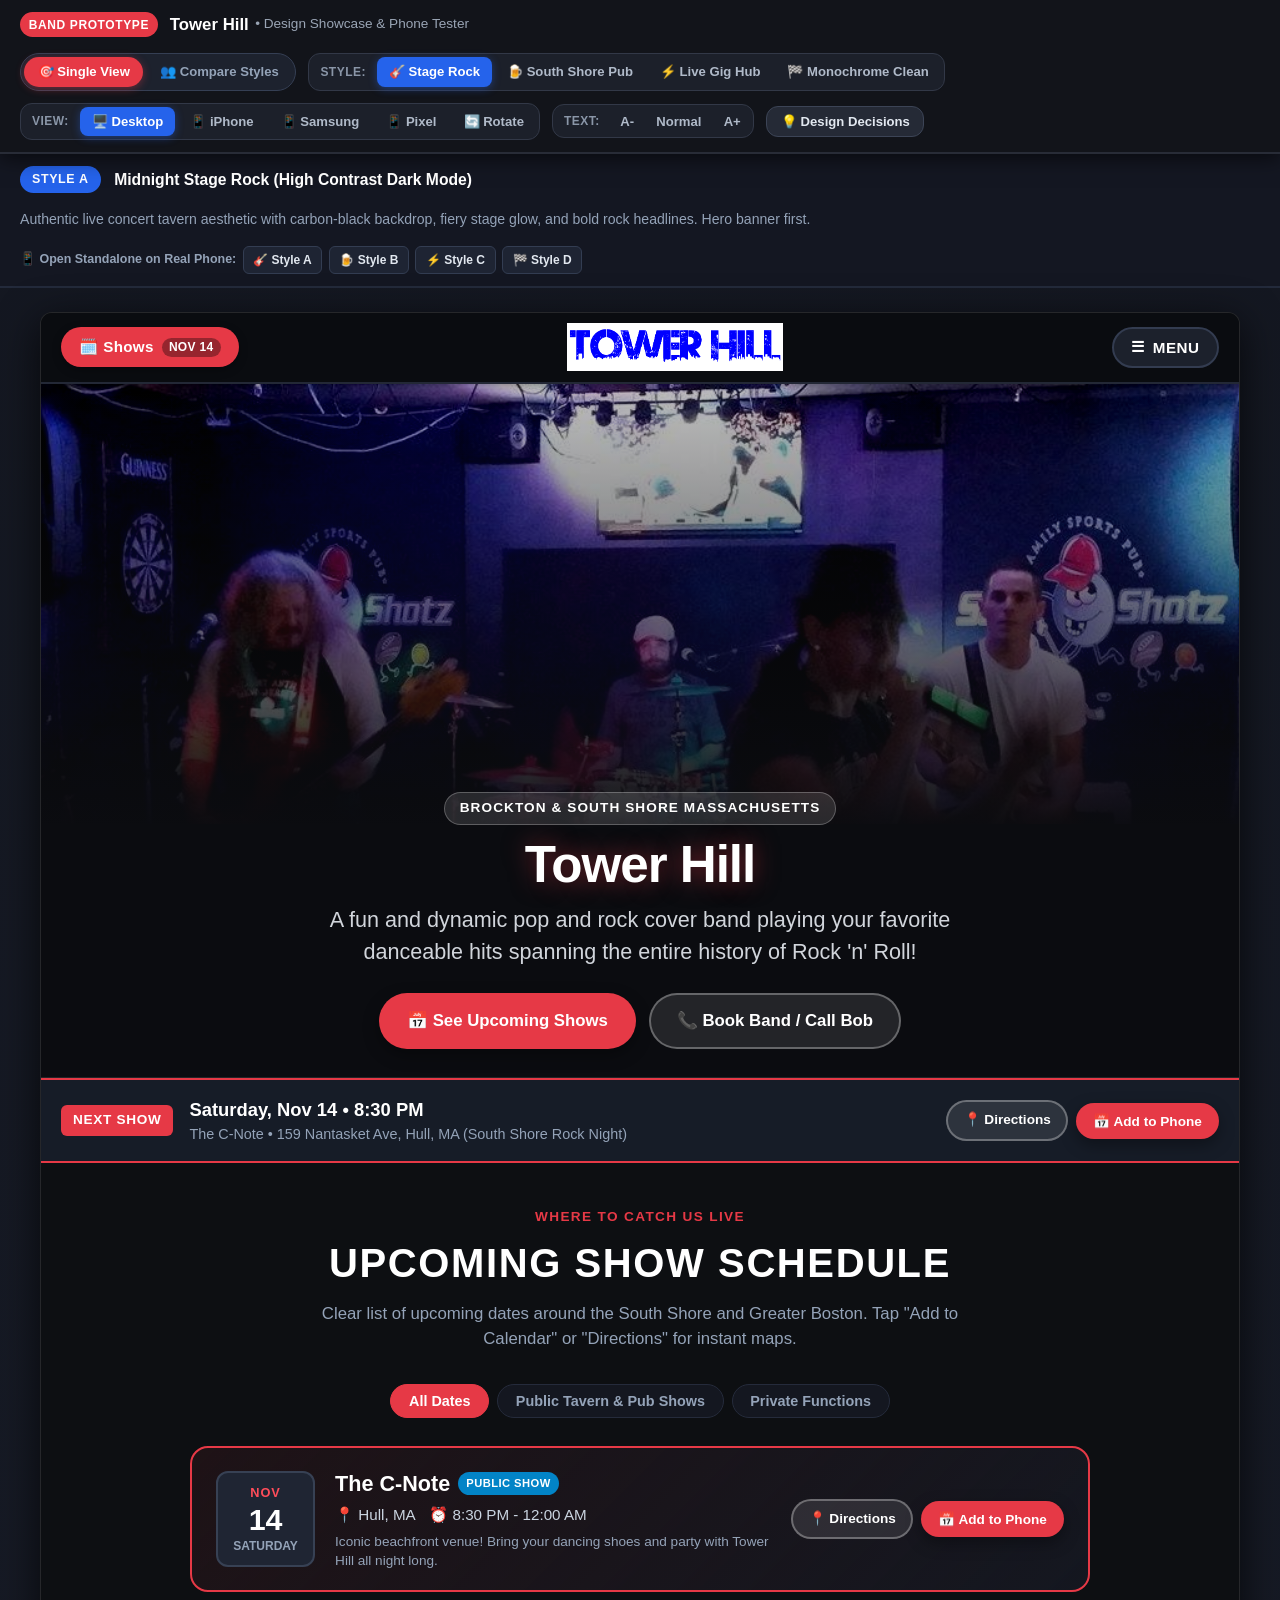
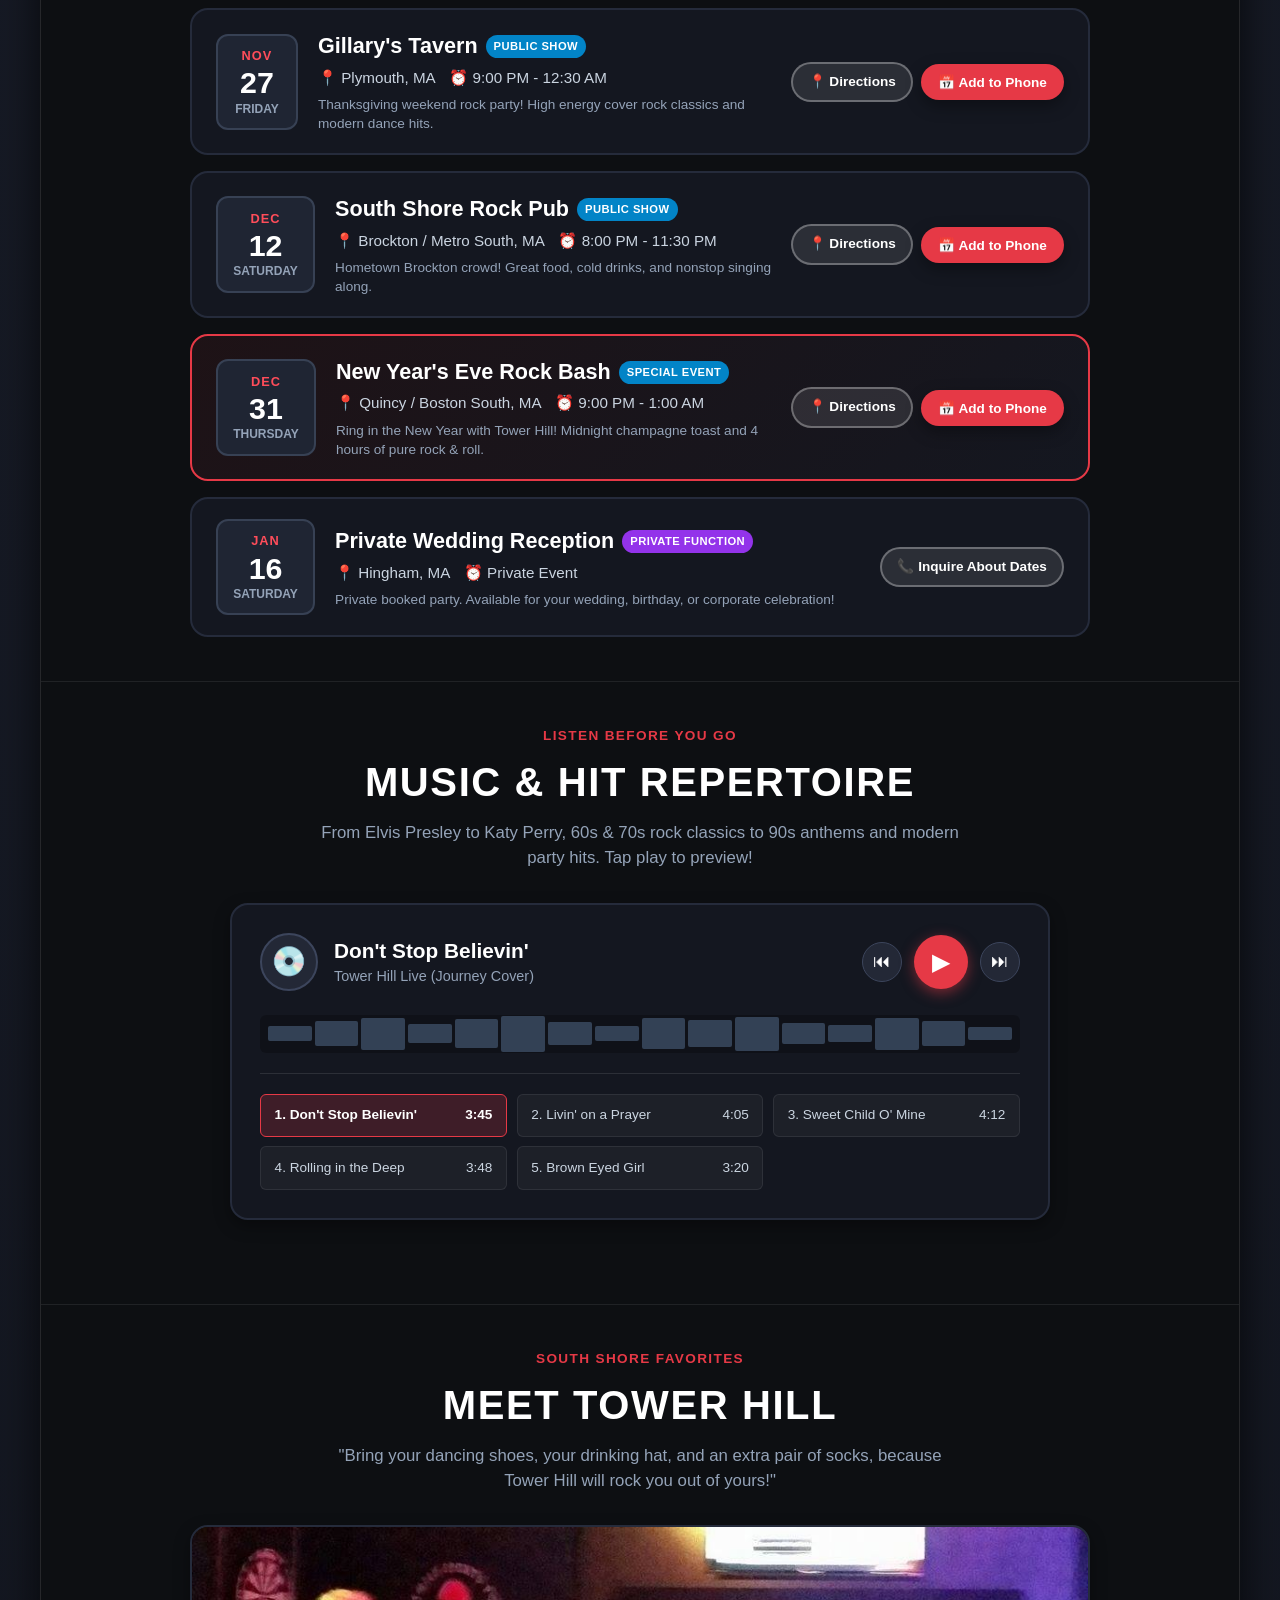
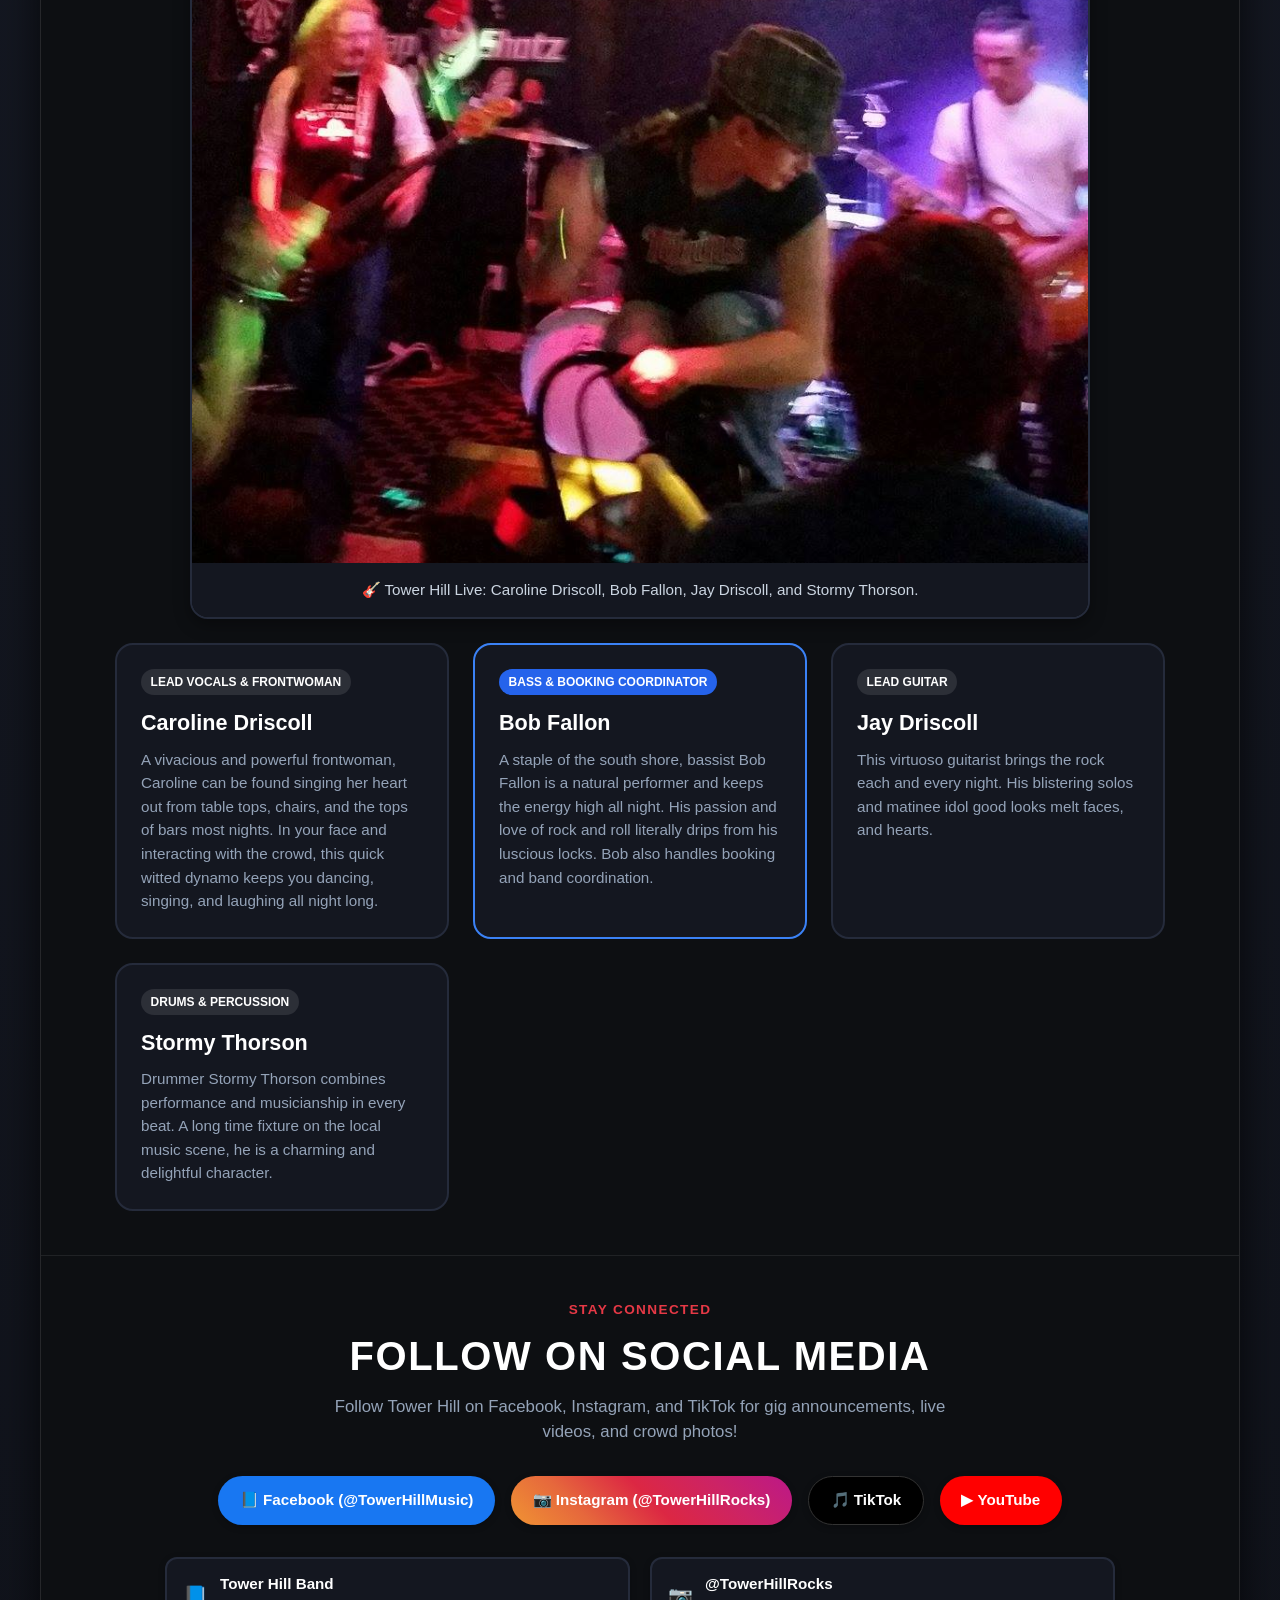
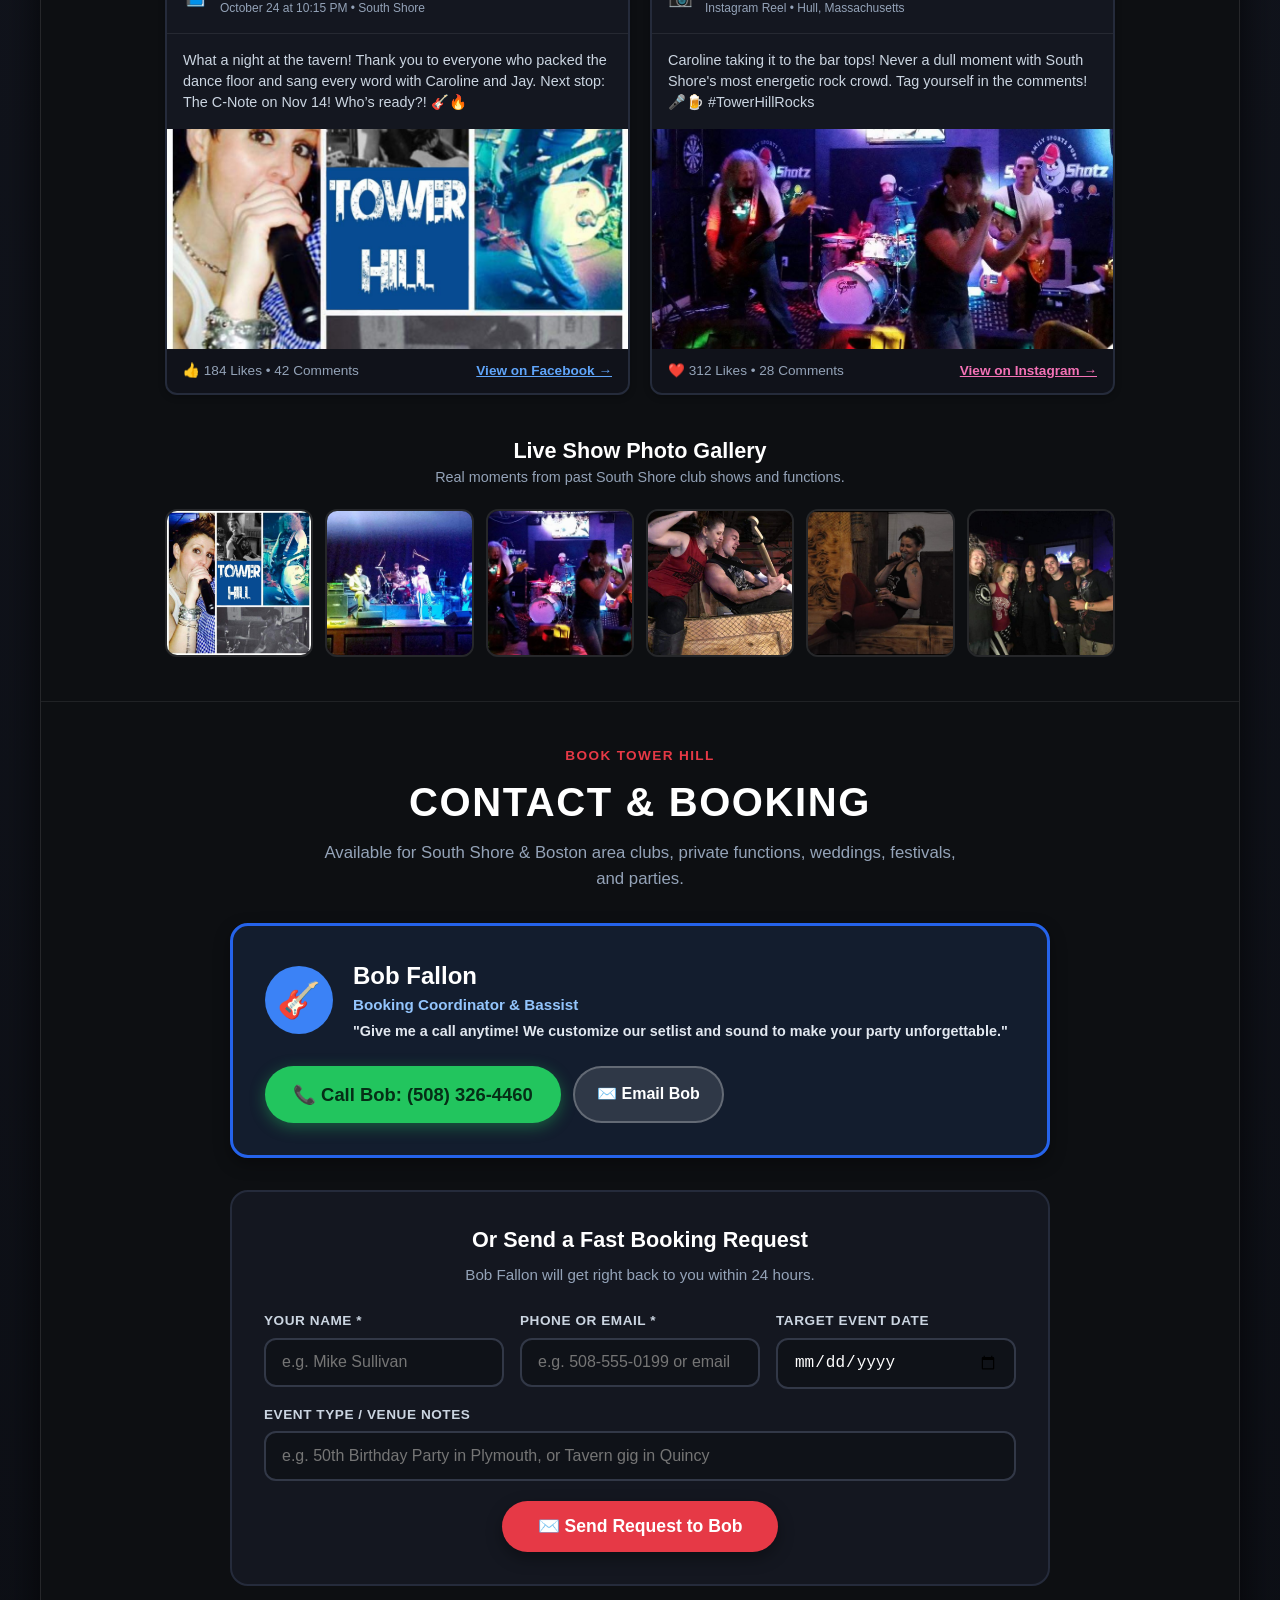
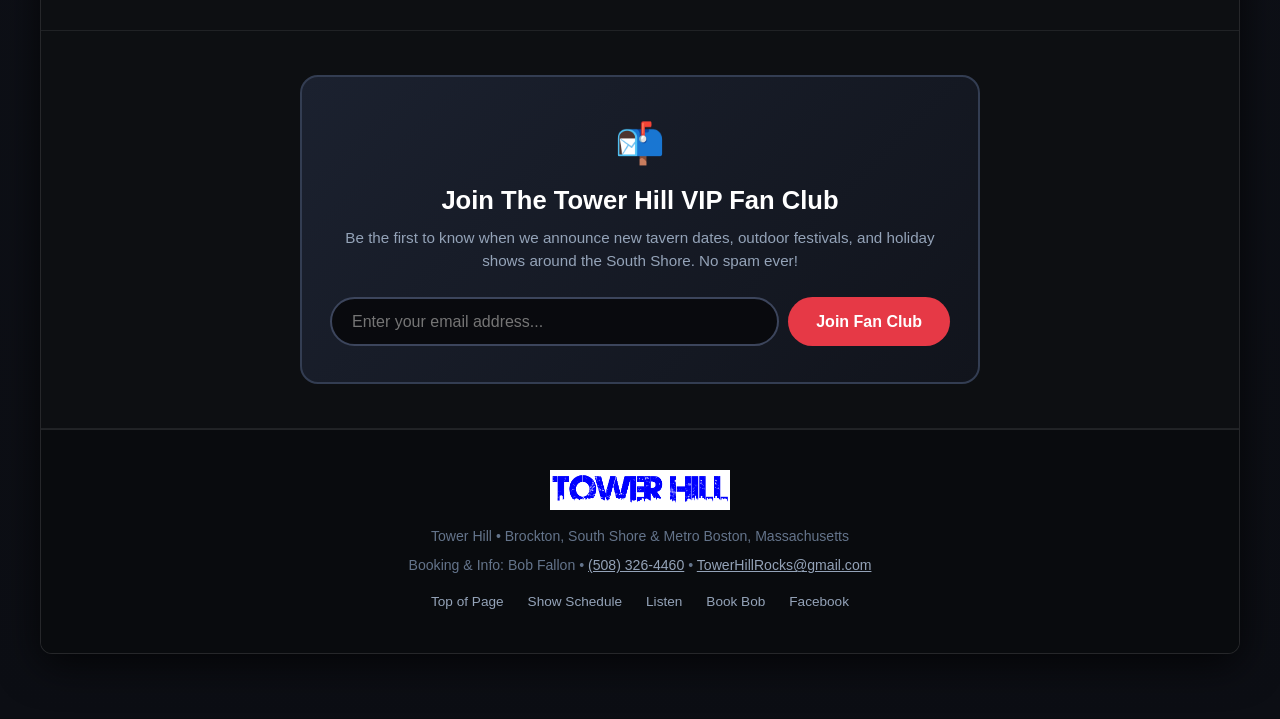
==== index.html @ 4594122c "Initial commit: Tower Hill band website prototypes & mobile showcase suite - Created 4 distinct mock" ====
<!DOCTYPE html>
<html lang="en">
<head>
  <meta charset="UTF-8">
  <meta name="viewport" content="width=device-width, initial-scale=1.0">
  <title>Tower Hill Band - Website Prototypes & Mobile Design</title>
  <meta name="description" content="Interactive prototypes for Tower Hill rock cover band website. Tested for modern desktop, iPhone 18/Pixel/Samsung devices. Easy navigation, upcoming shows, music, and booking.">
  
  <!-- CSS Stylesheets -->
  <link rel="stylesheet" href="styles/main.css">
  <link rel="stylesheet" href="styles/themes.css">
</head>
<body>

  <!-- ======================================================================
       PROTOTYPE TOOLBAR / SHELL CONTROLS (For User & Band Review)
       ====================================================================== -->
  <header class="prototype-shell-header">
    <div class="shell-title-group">
      <span class="shell-badge">BAND PROTOTYPE</span>
      <h1 class="shell-title">
        Tower Hill <span>• Design Showcase & Phone Tester</span>
      </h1>
    </div>

    <div class="shell-controls">
      <!-- Mode Toggle: Single vs Compare -->
      <div class="view-mode-toggle-group">
        <button class="view-mode-btn active" id="btnModeSingle" title="View one showcase at a time">
          🎯 Single View
        </button>
        <button class="view-mode-btn" id="btnModeCompare" title="Compare two styles side-by-side">
          👥 Compare Styles
        </button>
      </div>

      <!-- Theme / Style Selector (for Single View) -->
      <div class="control-group" id="singleThemeGroup">
        <span class="control-label">Style:</span>
        <button class="shell-btn active" data-theme-btn="theme-rock-dark" title="High contrast stage rock dark mode">
          🎸 Stage Rock
        </button>
        <button class="shell-btn" data-theme-btn="theme-pub-clean" title="Warm South Shore pub theme designed for high legibility">
          🍺 South Shore Pub
        </button>
        <button class="shell-btn" data-theme-btn="theme-gig-hub" title="Tour & Live Event focused layout">
          ⚡ Live Gig Hub
        </button>
        <button class="shell-btn" data-theme-btn="theme-monochrome-clean" title="Modern Black & White high-contrast design">
          🏁 Monochrome Clean
        </button>
      </div>

      <!-- Device Frame Selector -->
      <div class="control-group" id="singleDeviceGroup">
        <span class="control-label">View:</span>
        <button class="shell-btn active" data-device-btn="desktop" title="Full Desktop Browser View">
          🖥️ Desktop
        </button>
        <button class="shell-btn" data-device-btn="iphone" title="Simulate iPhone 18 / Pro (Dynamic Island)">
          📱 iPhone
        </button>
        <button class="shell-btn" data-device-btn="samsung" title="Simulate Samsung Galaxy S25">
          📱 Samsung
        </button>
        <button class="shell-btn" data-device-btn="pixel" title="Simulate Google Pixel 10">
          📱 Pixel
        </button>
        <button class="shell-btn" id="btnRotateDevice" title="Rotate Phone Portrait / Landscape">
          🔄 Rotate
        </button>
      </div>

      <!-- Tech-Illiterate Senior Font Scaler -->
      <div class="control-group">
        <span class="control-label">Text:</span>
        <button class="shell-btn font-size-btn" id="fontDecreaseBtn" title="Smaller text">A-</button>
        <button class="shell-btn font-size-btn" id="fontNormalBtn" title="Standard text size">Normal</button>
        <button class="shell-btn font-size-btn" id="fontIncreaseBtn" title="Larger text for seniors / tech-illiterate">A+</button>
      </div>

      <!-- Design Notes Modal Trigger -->
      <button class="shell-action-btn" id="btnOpenDesignNotes">
        💡 Design Decisions
      </button>
    </div>
  </header>

  <!-- ======================================================================
       STYLE EXPLANATION & COMPARISON BAR
       ====================================================================== -->
  <div class="style-info-banner" id="styleInfoBanner">
    <div class="style-info-left">
      <span class="style-info-pill" id="styleBadgeLabel">STYLE A</span>
      <h3 class="style-info-title" id="styleTitleLabel">Midnight Stage Rock (High Contrast Dark Mode)</h3>
    </div>
    <p class="style-info-desc" id="styleDescLabel">
      Authentic live concert tavern aesthetic with carbon-black backdrop, fiery stage glow, and bold rock headlines. Hero banner first.
    </p>
    <div class="style-standalone-links">
      <span class="standalone-links-label">📱 Open Standalone on Real Phone:</span>
      <a href="prototype-stage-rock.html" target="_blank" class="standalone-link-btn" title="Open Style A fullscreen">🎸 Style A</a>
      <a href="prototype-pub-friendly.html" target="_blank" class="standalone-link-btn" title="Open Style B fullscreen">🍺 Style B</a>
      <a href="prototype-gig-hub.html" target="_blank" class="standalone-link-btn" title="Open Style C fullscreen">⚡ Style C</a>
      <a href="prototype-monochrome.html" target="_blank" class="standalone-link-btn" title="Open Style D fullscreen">🏁 Style D</a>
    </div>
  </div>

  <!-- ======================================================================
       PROTOTYPE STAGE CONTAINER (Holds Desktop or Phone Simulator)
       ====================================================================== -->
  <main class="prototype-stage-container" id="prototypeMainStage">
    
    <!-- SINGLE STAGE VIEW -->
    <div id="singleStageView">
      <div class="device-wrapper mode-desktop" id="deviceWrapper">
      
      <!-- Phone Hardware Notch / Dynamic Island Simulator -->
      <div class="phone-hardware-notch">
        <div class="dynamic-island">
          <div class="island-camera"></div>
          <div class="island-sensor"></div>
        </div>
      </div>

      <!-- Scrollable Site Container -->
      <div class="site-viewport theme-rock-dark" id="siteContainer">

        <!-- ==================================================================
             TOP BAR (Schedule on Left, B&W Logo in Middle, Menu on Right)
             ================================================================== -->
        <nav class="band-nav-bar" id="bandTopBar" aria-label="Main Navigation">
          <!-- Left: Schedule / Tour Quick Button -->
          <div class="nav-schedule-action">
            <button class="nav-schedule-btn" id="navScheduleBtn" aria-label="Jump to Upcoming Shows">
              <span>🗓️ Shows</span>
              <span class="btn-badge">Nov 14</span>
            </button>
          </div>

          <!-- Middle: Genuine Black & White Band Logo -->
          <div class="nav-logo-showcase" onclick="window.scrollTo({top: 0, behavior: 'smooth'})" title="Tower Hill Home">
            <img src="assets/band_logo_bw.jpg" alt="Tower Hill Band Black and White Logo" class="nav-logo-img">
          </div>

          <!-- Right: Menu Button with Icon AND Clear Text -->
          <div class="nav-menu-action">
            <button class="nav-menu-btn" id="bandMenuToggleBtn" aria-expanded="false" aria-controls="dropdownMenuOverlay" aria-label="Open Site Menu">
              <span class="menu-icon-bars">☰</span>
              <span class="menu-label-text">MENU</span>
            </button>
          </div>

          <!-- ================================================================
               SLIDE-DOWN OVERLAY MENU (Tech-Illiterate Friendly: Big Tap Targets)
               ================================================================ -->
          <div class="dropdown-menu-overlay" id="dropdownMenuOverlay" role="dialog" aria-modal="true" aria-label="Band Menu">
            <div class="overlay-header-note">
              <span>📍 Quick Navigation (Tap any section)</span>
              <button class="overlay-close-btn" id="menuCloseBtn" aria-label="Close Menu">✕ Close</button>
            </div>

            <div class="overlay-links-grid">
              <!-- Shows -->
              <a href="#shows" class="overlay-link-card">
                <div class="overlay-link-icon">📅</div>
                <div class="overlay-link-text">
                  <h3>Upcoming Shows & Tour</h3>
                  <p>Next: Sat Nov 14 at The C-Note (Hull, MA)</p>
                </div>
              </a>

              <!-- Music -->
              <a href="#music" class="overlay-link-card">
                <div class="overlay-link-icon">🎵</div>
                <div class="overlay-link-text">
                  <h3>Listen to Music</h3>
                  <p>Rock & pop hit covers from Elvis to Katy Perry</p>
                </div>
              </a>

              <!-- Meet the Band -->
              <a href="#band" class="overlay-link-card">
                <div class="overlay-link-icon">🎸</div>
                <div class="overlay-link-text">
                  <h3>Meet the Band</h3>
                  <p>Caroline, Bob, Jay & Stormy</p>
                </div>
              </a>

              <!-- Social Feeds & Photos -->
              <a href="#social" class="overlay-link-card">
                <div class="overlay-link-icon">📱</div>
                <div class="overlay-link-text">
                  <h3>Facebook & Instagram</h3>
                  <p>Live photos, videos and fan posts</p>
                </div>
              </a>

              <!-- Contact & Bob -->
              <a href="#contact" class="overlay-link-card">
                <div class="overlay-link-icon">📞</div>
                <div class="overlay-link-text">
                  <h3>Book the Band / Contact Bob</h3>
                  <p>Call Bob Fallon: (508) 326-4460</p>
                </div>
              </a>

              <!-- Mailing List -->
              <a href="#newsletter" class="overlay-link-card">
                <div class="overlay-link-icon">📬</div>
                <div class="overlay-link-text">
                  <h3>VIP Gig Alerts</h3>
                  <p>Join the South Shore rock fan club</p>
                </div>
              </a>
            </div>

            <!-- Fast Direct Dial Banner for Bob Fallon inside menu -->
            <div class="overlay-quick-contact">
              <div class="quick-contact-info">
                <div class="quick-contact-icon">📞</div>
                <div class="quick-contact-text">
                  <h4>Want to book Tower Hill for your venue or party?</h4>
                  <p>Speak directly with Bob Fallon: (508) 326-4460</p>
                </div>
              </div>
              <a href="tel:5083264460" class="quick-dial-btn">
                <span>📞 Call Bob Now</span>
              </a>
            </div>
          </div>
        </nav>

        <!-- ==================================================================
             HERO SECTION (Real Live Band Photo & Immediate CTA)
             ================================================================== -->
        <section class="hero-section" id="home">
          <div class="hero-image-wrap">
            <img src="assets/band_hero_real.jpg" alt="Tower Hill Rock Band Live Performance on Stage" class="hero-banner-img">
            <div class="hero-gradient-overlay"></div>
          </div>

          <div class="hero-content">
            <span class="hero-tag">Brockton & South Shore Massachusetts</span>
            <h2 class="hero-title">Tower Hill</h2>
            <p class="hero-subtitle">
              A fun and dynamic pop and rock cover band playing your favorite danceable hits spanning the entire history of Rock 'n' Roll!
            </p>
            <div class="hero-cta-group">
              <a href="#shows" class="btn-primary">
                <span>📅 See Upcoming Shows</span>
              </a>
              <a href="#contact" class="btn-secondary">
                <span>📞 Book Band / Call Bob</span>
              </a>
            </div>
          </div>
        </section>

        <!-- ==================================================================
             "NEXT SHOW" FAST RIBBON (Tech-Illiterate Friendly: Front & Center)
             ================================================================== -->
        <aside class="next-gig-ribbon" aria-label="Next Upcoming Performance">
          <div class="ribbon-info">
            <span class="ribbon-badge">NEXT SHOW</span>
            <div class="ribbon-details">
              <h4>Saturday, Nov 14 • 8:30 PM</h4>
              <p>The C-Note • 159 Nantasket Ave, Hull, MA (South Shore Rock Night)</p>
            </div>
          </div>
          <div class="ribbon-actions">
            <a href="https://maps.google.com/?q=The+C-Note+Hull+MA" target="_blank" rel="noopener" class="btn-compact btn-secondary">
              <span>📍 Directions</span>
            </a>
            <button class="btn-compact btn-primary" data-cal-export data-event-title="The C-Note" data-event-venue="The C-Note, Hull, MA" data-event-date="20261114T203000">
              <span>📅 Add to Phone</span>
            </button>
          </div>
        </aside>

        <!-- ==================================================================
             SECTION 1: EVENT LIST (Instead of Clumsy Google Calendar)
             ================================================================== -->
        <section class="content-section" id="shows">
          <div class="section-header">
            <span class="section-subtitle-tag">Where to Catch Us Live</span>
            <h2 class="section-title">Upcoming Show Schedule</h2>
            <p class="section-desc">
              Clear list of upcoming dates around the South Shore and Greater Boston. Tap "Add to Calendar" or "Directions" for instant maps.
            </p>
          </div>

          <!-- Quick Filters -->
          <div class="event-filter-bar">
            <button class="event-filter-btn active" data-filter="all">All Dates</button>
            <button class="event-filter-btn" data-filter="public">Public Tavern & Pub Shows</button>
            <button class="event-filter-btn" data-filter="private">Private Functions</button>
          </div>

          <!-- Event Cards List -->
          <div class="events-list-container" id="eventsList">
            <!-- Event 1 -->
            <article class="event-card featured-gig" data-type="public">
              <div class="event-date-badge">
                <span class="event-date-month">NOV</span>
                <span class="event-date-day">14</span>
                <span class="event-date-weekday">SATURDAY</span>
              </div>
              <div class="event-info">
                <h3 class="event-venue-name">
                  The C-Note <span class="event-tag-pill tag-public">Public Show</span>
                </h3>
                <div class="event-location-time">
                  <span>📍 Hull, MA</span>
                  <span>⏰ 8:30 PM - 12:00 AM</span>
                </div>
                <p class="event-notes">
                  Iconic beachfront venue! Bring your dancing shoes and party with Tower Hill all night long.
                </p>
              </div>
              <div class="event-action-buttons">
                <a href="https://maps.google.com/?q=The+C-Note+Hull+MA" target="_blank" rel="noopener" class="btn-compact btn-secondary">
                  <span>📍 Directions</span>
                </a>
                <button class="btn-compact btn-primary" data-cal-export data-event-title="The C-Note Show" data-event-venue="The C-Note, Hull, MA" data-event-date="20261114T203000">
                  <span>📅 Add to Phone</span>
                </button>
              </div>
            </article>

            <!-- Event 2 -->
            <article class="event-card" data-type="public">
              <div class="event-date-badge">
                <span class="event-date-month">NOV</span>
                <span class="event-date-day">27</span>
                <span class="event-date-weekday">FRIDAY</span>
              </div>
              <div class="event-info">
                <h3 class="event-venue-name">
                  Gillary's Tavern <span class="event-tag-pill tag-public">Public Show</span>
                </h3>
                <div class="event-location-time">
                  <span>📍 Plymouth, MA</span>
                  <span>⏰ 9:00 PM - 12:30 AM</span>
                </div>
                <p class="event-notes">
                  Thanksgiving weekend rock party! High energy cover rock classics and modern dance hits.
                </p>
              </div>
              <div class="event-action-buttons">
                <a href="https://maps.google.com/?q=Plymouth+MA" target="_blank" rel="noopener" class="btn-compact btn-secondary">
                  <span>📍 Directions</span>
                </a>
                <button class="btn-compact btn-primary" data-cal-export data-event-title="Gillary's Tavern" data-event-venue="Gillary's Tavern, Plymouth, MA" data-event-date="20261127T210000">
                  <span>📅 Add to Phone</span>
                </button>
              </div>
            </article>

            <!-- Event 3 -->
            <article class="event-card" data-type="public">
              <div class="event-date-badge">
                <span class="event-date-month">DEC</span>
                <span class="event-date-day">12</span>
                <span class="event-date-weekday">SATURDAY</span>
              </div>
              <div class="event-info">
                <h3 class="event-venue-name">
                  South Shore Rock Pub <span class="event-tag-pill tag-public">Public Show</span>
                </h3>
                <div class="event-location-time">
                  <span>📍 Brockton / Metro South, MA</span>
                  <span>⏰ 8:00 PM - 11:30 PM</span>
                </div>
                <p class="event-notes">
                  Hometown Brockton crowd! Great food, cold drinks, and nonstop singing along.
                </p>
              </div>
              <div class="event-action-buttons">
                <a href="https://maps.google.com/?q=Brockton+MA" target="_blank" rel="noopener" class="btn-compact btn-secondary">
                  <span>📍 Directions</span>
                </a>
                <button class="btn-compact btn-primary" data-cal-export data-event-title="Hometown Rock Night" data-event-venue="Brockton, MA" data-event-date="20261212T200000">
                  <span>📅 Add to Phone</span>
                </button>
              </div>
            </article>

            <!-- Event 4 (New Year's Eve) -->
            <article class="event-card featured-gig" data-type="public">
              <div class="event-date-badge">
                <span class="event-date-month">DEC</span>
                <span class="event-date-day">31</span>
                <span class="event-date-weekday">THURSDAY</span>
              </div>
              <div class="event-info">
                <h3 class="event-venue-name">
                  New Year's Eve Rock Bash <span class="event-tag-pill tag-public">Special Event</span>
                </h3>
                <div class="event-location-time">
                  <span>📍 Quincy / Boston South, MA</span>
                  <span>⏰ 9:00 PM - 1:00 AM</span>
                </div>
                <p class="event-notes">
                  Ring in the New Year with Tower Hill! Midnight champagne toast and 4 hours of pure rock & roll.
                </p>
              </div>
              <div class="event-action-buttons">
                <a href="https://maps.google.com/?q=Quincy+MA" target="_blank" rel="noopener" class="btn-compact btn-secondary">
                  <span>📍 Directions</span>
                </a>
                <button class="btn-compact btn-primary" data-cal-export data-event-title="NYE Rock Bash" data-event-venue="Quincy, MA" data-event-date="20261231T210000">
                  <span>📅 Add to Phone</span>
                </button>
              </div>
            </article>

            <!-- Event 5 (Private Function) -->
            <article class="event-card" data-type="private">
              <div class="event-date-badge">
                <span class="event-date-month">JAN</span>
                <span class="event-date-day">16</span>
                <span class="event-date-weekday">SATURDAY</span>
              </div>
              <div class="event-info">
                <h3 class="event-venue-name">
                  Private Wedding Reception <span class="event-tag-pill tag-private">Private Function</span>
                </h3>
                <div class="event-location-time">
                  <span>📍 Hingham, MA</span>
                  <span>⏰ Private Event</span>
                </div>
                <p class="event-notes">
                  Private booked party. Available for your wedding, birthday, or corporate celebration!
                </p>
              </div>
              <div class="event-action-buttons">
                <a href="#contact" class="btn-compact btn-secondary">
                  <span>📞 Inquire About Dates</span>
                </a>
              </div>
            </article>
          </div>
        </section>

        <!-- ==================================================================
             SECTION 2: MUSIC LISTEN (Interactive Audio Player & Setlist)
             ================================================================== -->
        <section class="content-section" id="music">
          <div class="section-header">
            <span class="section-subtitle-tag">Listen Before You Go</span>
            <h2 class="section-title">Music & Hit Repertoire</h2>
            <p class="section-desc">
              From Elvis Presley to Katy Perry, 60s & 70s rock classics to 90s anthems and modern party hits. Tap play to preview!
            </p>
          </div>

          <!-- Interactive Player -->
          <div class="music-player-card" id="musicPlayerCard">
            <div class="player-now-playing">
              <div class="track-meta">
                <div class="track-disc-icon">💿</div>
                <div class="track-info">
                  <h3 id="nowPlayingTitle">Don't Stop Believin'</h3>
                  <p id="nowPlayingArtist">Tower Hill Live (Journey Cover)</p>
                </div>
              </div>
              <div class="player-controls">
                <button class="player-step-btn" id="prevTrackBtn" aria-label="Previous Track">⏮</button>
                <button class="btn-play-pause" id="playPauseBtn" aria-label="Play Track">▶</button>
                <button class="player-step-btn" id="nextTrackBtn" aria-label="Next Track">⏭</button>
              </div>
            </div>

            <!-- Waveform Visualizer -->
            <div class="waveform-visualizer">
              <div class="waveform-bar" style="height: 40%"></div>
              <div class="waveform-bar" style="height: 65%"></div>
              <div class="waveform-bar" style="height: 85%"></div>
              <div class="waveform-bar" style="height: 50%"></div>
              <div class="waveform-bar" style="height: 75%"></div>
              <div class="waveform-bar" style="height: 95%"></div>
              <div class="waveform-bar" style="height: 60%"></div>
              <div class="waveform-bar" style="height: 40%"></div>
              <div class="waveform-bar" style="height: 80%"></div>
              <div class="waveform-bar" style="height: 70%"></div>
              <div class="waveform-bar" style="height: 90%"></div>
              <div class="waveform-bar" style="height: 55%"></div>
              <div class="waveform-bar" style="height: 45%"></div>
              <div class="waveform-bar" style="height: 85%"></div>
              <div class="waveform-bar" style="height: 65%"></div>
              <div class="waveform-bar" style="height: 35%"></div>
            </div>

            <!-- Track Selector List -->
            <div class="player-playlist">
              <div class="playlist-item active" data-track-index="0">
                <span>1. Don't Stop Believin'</span>
                <span>3:45</span>
              </div>
              <div class="playlist-item" data-track-index="1">
                <span>2. Livin' on a Prayer</span>
                <span>4:05</span>
              </div>
              <div class="playlist-item" data-track-index="2">
                <span>3. Sweet Child O' Mine</span>
                <span>4:12</span>
              </div>
              <div class="playlist-item" data-track-index="3">
                <span>4. Rolling in the Deep</span>
                <span>3:48</span>
              </div>
              <div class="playlist-item" data-track-index="4">
                <span>5. Brown Eyed Girl</span>
                <span>3:20</span>
              </div>
            </div>
          </div>
        </section>

        <!-- ==================================================================
             SECTION 3: MEET THE BAND (Real Bios & Genuine Wix Photo)
             ================================================================== -->
        <section class="content-section" id="band">
          <div class="section-header">
            <span class="section-subtitle-tag">South Shore Favorites</span>
            <h2 class="section-title">Meet Tower Hill</h2>
            <p class="section-desc">
              "Bring your dancing shoes, your drinking hat, and an extra pair of socks, because Tower Hill will rock you out of yours!"
            </p>
          </div>

          <!-- Real Band Photo from Info Page -->
          <div class="band-group-feature">
            <img src="assets/band_info_real.jpg" alt="Tower Hill Band Members Caroline, Bob, Jay, and Stormy" class="band-group-img">
            <div class="band-group-caption">
              🎸 Tower Hill Live: Caroline Driscoll, Bob Fallon, Jay Driscoll, and Stormy Thorson.
            </div>
          </div>

          <div style="height: 1.5rem"></div>

          <!-- Real Band Members Grid with Wix Bios -->
          <div class="band-roster-grid">
            <!-- Caroline -->
            <article class="member-card">
              <span class="member-instrument-badge">Lead Vocals & Frontwoman</span>
              <h3 class="member-name">Caroline Driscoll</h3>
              <p class="member-bio">
                A vivacious and powerful frontwoman, Caroline can be found singing her heart out from table tops, chairs, and the tops of bars most nights. In your face and interacting with the crowd, this quick witted dynamo keeps you dancing, singing, and laughing all night long.
              </p>
            </article>

            <!-- Bob Fallon -->
            <article class="member-card" style="border-color: #3b82f6;">
              <span class="member-instrument-badge" style="background: #2563eb;">Bass & Booking Coordinator</span>
              <h3 class="member-name">Bob Fallon</h3>
              <p class="member-bio">
                A staple of the south shore, bassist Bob Fallon is a natural performer and keeps the energy high all night. His passion and love of rock and roll literally drips from his luscious locks. Bob also handles booking and band coordination.
              </p>
            </article>

            <!-- Jay Driscoll -->
            <article class="member-card">
              <span class="member-instrument-badge">Lead Guitar</span>
              <h3 class="member-name">Jay Driscoll</h3>
              <p class="member-bio">
                This virtuoso guitarist brings the rock each and every night. His blistering solos and matinee idol good looks melt faces, and hearts.
              </p>
            </article>

            <!-- Stormy Thorson -->
            <article class="member-card">
              <span class="member-instrument-badge">Drums & Percussion</span>
              <h3 class="member-name">Stormy Thorson</h3>
              <p class="member-bio">
                Drummer Stormy Thorson combines performance and musicianship in every beat. A long time fixture on the local music scene, he is a charming and delightful character.
              </p>
            </article>
          </div>
        </section>

        <!-- ==================================================================
             SECTION 4: SOCIAL FEEDS & PHOTO GALLERY
             ================================================================== -->
        <section class="content-section" id="social">
          <div class="section-header">
            <span class="section-subtitle-tag">Stay Connected</span>
            <h2 class="section-title">Follow On Social Media</h2>
            <p class="section-desc">
              Follow Tower Hill on Facebook, Instagram, and TikTok for gig announcements, live videos, and crowd photos!
            </p>
          </div>

          <div class="social-hub-container">
            <!-- Social Buttons -->
            <div class="social-platforms-row">
              <a href="https://www.facebook.com/TowerHillMusic" target="_blank" rel="noopener" class="social-button btn-facebook">
                <span>📘 Facebook (@TowerHillMusic)</span>
              </a>
              <a href="https://www.instagram.com/" target="_blank" rel="noopener" class="social-button btn-instagram">
                <span>📷 Instagram (@TowerHillRocks)</span>
              </a>
              <a href="https://www.tiktok.com/" target="_blank" rel="noopener" class="social-button btn-tiktok">
                <span>🎵 TikTok</span>
              </a>
              <a href="https://www.youtube.com/" target="_blank" rel="noopener" class="social-button btn-youtube">
                <span>▶ YouTube</span>
              </a>
            </div>

            <!-- Embedded Post Previews (Facebook & Instagram) -->
            <div class="social-embeds-grid">
              <!-- Facebook Post Embed Preview -->
              <article class="embed-post-card">
                <div class="embed-post-header">
                  <span class="embed-source-badge">📘</span>
                  <div class="embed-post-author">
                    <h4>Tower Hill Band</h4>
                    <span>October 24 at 10:15 PM • South Shore</span>
                  </div>
                </div>
                <div class="embed-post-content">
                  <p>
                    What a night at the tavern! Thank you to everyone who packed the dance floor and sang every word with Caroline and Jay. Next stop: The C-Note on Nov 14! Who’s ready?! 🎸🔥
                  </p>
                </div>
                <img src="assets/gallery_1.jpg" alt="Live crowd at Tower Hill show" class="embed-post-media">
                <div class="embed-post-footer">
                  <span>👍 184 Likes • 42 Comments</span>
                  <a href="https://www.facebook.com/TowerHillMusic" target="_blank" rel="noopener" style="color: #60a5fa; font-weight:700;">View on Facebook →</a>
                </div>
              </article>

              <!-- Instagram Reel/Photo Embed Preview -->
              <article class="embed-post-card">
                <div class="embed-post-header">
                  <span class="embed-source-badge">📷</span>
                  <div class="embed-post-author">
                    <h4>@TowerHillRocks</h4>
                    <span>Instagram Reel • Hull, Massachusetts</span>
                  </div>
                </div>
                <div class="embed-post-content">
                  <p>
                    Caroline taking it to the bar tops! Never a dull moment with South Shore's most energetic rock crowd. Tag yourself in the comments! 🎤🍺 #TowerHillRocks
                  </p>
                </div>
                <img src="assets/gallery_3.jpg" alt="Tower Hill live stage performance" class="embed-post-media">
                <div class="embed-post-footer">
                  <span>❤️ 312 Likes • 28 Comments</span>
                  <a href="https://www.facebook.com/TowerHillMusic" target="_blank" rel="noopener" style="color: #f472b6; font-weight:700;">View on Instagram →</a>
                </div>
              </article>
            </div>

            <!-- Band Photo Gallery (From Original Wix Gallery) -->
            <div class="section-header" style="margin-bottom: 1.25rem;">
              <h3 style="font-size: 1.35rem; color: #fff;">Live Show Photo Gallery</h3>
              <p style="color: #94a3b8; font-size: 0.9rem;">Real moments from past South Shore club shows and functions.</p>
            </div>

            <div class="photo-gallery-grid">
              <div class="gallery-thumbnail">
                <img src="assets/gallery_1.jpg" alt="Tower Hill Show Photo 1">
              </div>
              <div class="gallery-thumbnail">
                <img src="assets/gallery_2.jpg" alt="Tower Hill Show Photo 2">
              </div>
              <div class="gallery-thumbnail">
                <img src="assets/gallery_3.jpg" alt="Tower Hill Show Photo 3">
              </div>
              <div class="gallery-thumbnail">
                <img src="assets/gallery_4.jpg" alt="Tower Hill Show Photo 4">
              </div>
              <div class="gallery-thumbnail">
                <img src="assets/gallery_5.jpg" alt="Tower Hill Show Photo 5">
              </div>
              <div class="gallery-thumbnail">
                <img src="assets/gallery_6.jpg" alt="Tower Hill Show Photo 6">
              </div>
            </div>
          </div>
        </section>

        <!-- ==================================================================
             SECTION 5: CONTACT BOB & BOOKING
             ================================================================== -->
        <section class="content-section" id="contact">
          <div class="section-header">
            <span class="section-subtitle-tag">Book Tower Hill</span>
            <h2 class="section-title">Contact & Booking</h2>
            <p class="section-desc">
              Available for South Shore & Boston area clubs, private functions, weddings, festivals, and parties.
            </p>
          </div>

          <div class="booking-section-wrap">
            <!-- Dedicated Bob Fallon Booking Card -->
            <div class="bob-contact-card">
              <div class="bob-card-left">
                <div class="bob-avatar-badge">🎸</div>
                <div class="bob-details">
                  <h3>Bob Fallon</h3>
                  <p>Booking Coordinator & Bassist</p>
                  <p style="color: #e2e8f0; font-size: 0.9rem; margin-top: 0.25rem;">
                    "Give me a call anytime! We customize our setlist and sound to make your party unforgettable."
                  </p>
                </div>
              </div>
              <div class="bob-direct-actions">
                <a href="tel:5083264460" class="btn-bob-call">
                  <span>📞 Call Bob: (508) 326-4460</span>
                </a>
                <a href="mailto:TowerHillRocks@gmail.com" class="btn-bob-email">
                  <span>✉️ Email Bob</span>
                </a>
              </div>
            </div>

            <!-- Quick 3-Field Booking Form -->
            <div class="booking-form-box">
              <h3 class="booking-form-title">Or Send a Fast Booking Request</h3>
              <p class="booking-form-sub">Bob Fallon will get right back to you within 24 hours.</p>

              <form id="quickBookingForm">
                <div class="simple-form-grid">
                  <div class="form-field">
                    <label for="clientName">Your Name *</label>
                    <input type="text" id="clientName" class="form-input" placeholder="e.g. Mike Sullivan" required>
                  </div>
                  <div class="form-field">
                    <label for="clientContact">Phone or Email *</label>
                    <input type="text" id="clientContact" class="form-input" placeholder="e.g. 508-555-0199 or email" required>
                  </div>
                  <div class="form-field">
                    <label for="eventDate">Target Event Date</label>
                    <input type="date" id="eventDate" class="form-input">
                  </div>
                </div>

                <div class="form-field" style="margin-top: 0.75rem;">
                  <label for="eventDetails">Event Type / Venue Notes</label>
                  <input type="text" id="eventDetails" class="form-input" placeholder="e.g. 50th Birthday Party in Plymouth, or Tavern gig in Quincy">
                </div>

                <div class="form-submit-row">
                  <button type="submit" class="btn-submit-booking">
                    <span>✉️ Send Request to Bob</span>
                  </button>
                </div>

                <div class="form-success-alert" id="bookingSuccessAlert">
                  ✅ Thank you! Your booking request has been sent to Bob Fallon. Bob will call or email you shortly at the contact information provided!
                </div>
              </form>
            </div>
          </div>
        </section>

        <!-- ==================================================================
             SECTION 6: VIP MAILING LIST / GIG ALERTS
             ================================================================== -->
        <section class="content-section" id="newsletter">
          <div class="newsletter-card">
            <div class="newsletter-icon">📬</div>
            <h2 class="newsletter-title">Join The Tower Hill VIP Fan Club</h2>
            <p class="newsletter-sub">
              Be the first to know when we announce new tavern dates, outdoor festivals, and holiday shows around the South Shore. No spam ever!
            </p>
            <form id="newsletterForm" class="newsletter-form">
              <input type="email" class="newsletter-input" placeholder="Enter your email address..." required aria-label="Email address for gig alerts">
              <button type="submit" class="newsletter-btn">
                <span>Join Fan Club</span>
              </button>
            </form>
            <div class="newsletter-feedback" id="newsletterFeedback"></div>
          </div>
        </section>

        <!-- ==================================================================
             FOOTER
             ================================================================== -->
        <footer class="band-site-footer">
          <img src="assets/band_logo_bw.jpg" alt="Tower Hill Band" class="footer-logo">
          <p class="footer-text">
            Tower Hill • Brockton, South Shore & Metro Boston, Massachusetts
          </p>
          <p class="footer-text">
            Booking & Info: Bob Fallon • <a href="tel:5083264460" style="color: #94a3b8;">(508) 326-4460</a> • <a href="mailto:TowerHillRocks@gmail.com" style="color: #94a3b8;">TowerHillRocks@gmail.com</a>
          </p>
          <div class="footer-links">
            <a href="#home" class="footer-link">Top of Page</a>
            <a href="#shows" class="footer-link">Show Schedule</a>
            <a href="#music" class="footer-link">Listen</a>
            <a href="#contact" class="footer-link">Book Bob</a>
            <a href="https://www.facebook.com/TowerHillMusic" target="_blank" rel="noopener" class="footer-link">Facebook</a>
          </div>
        </footer>

        <!-- ==================================================================
             MOBILE STICKY BOTTOM BAR (Tech-Illiterate Quick Actions)
             ================================================================== -->
        <div class="mobile-sticky-bottom-bar" id="mobileStickyBar">
          <div class="bottom-actions-row">
            <a href="tel:5083264460" class="bottom-action-btn bottom-call-btn">
              <span>📞 Call Bob</span>
            </a>
            <a href="#shows" class="bottom-action-btn bottom-shows-btn">
              <span>📅 Next Show</span>
            </a>
            <a href="#music" class="bottom-action-btn bottom-listen-btn">
              <span>🎵 Listen</span>
            </a>
          </div>
        </div><!-- End mobile-sticky-bottom-bar -->

      </div><!-- End site-viewport -->
    </div><!-- End device-wrapper -->
  </div><!-- End singleStageView -->

  <!-- SIDE-BY-SIDE SPLIT COMPARISON VIEW -->
  <div id="splitComparisonView" class="comparison-container">
    <!-- Left Pane -->
    <div class="compare-column" id="compareColLeft">
      <div class="compare-column-controls">
        <span>Pane 1:</span>
        <div style="display: flex; gap: 0.4rem;">
          <select class="compare-dropdown-select" id="selectThemeLeft" aria-label="Left pane style">
            <option value="theme-rock-dark" selected>🎸 Style A: Stage Rock</option>
            <option value="theme-pub-clean">🍺 Style B: South Shore Pub</option>
            <option value="theme-gig-hub">⚡ Style C: Live Gig Hub</option>
            <option value="theme-monochrome-clean">🏁 Style D: Monochrome Clean</option>
          </select>
          <select class="compare-dropdown-select" id="selectDeviceLeft" aria-label="Left pane device">
            <option value="phone-iphone" selected>📱 iPhone</option>
            <option value="phone-pixel">📱 Pixel</option>
            <option value="phone-samsung">📱 Samsung</option>
            <option value="mode-desktop">🖥️ Desktop</option>
          </select>
        </div>
      </div>
      <div class="compare-frame-container" id="compareFrameLeft"></div>
    </div>

    <!-- Right Pane -->
    <div class="compare-column" id="compareColRight">
      <div class="compare-column-controls">
        <span>Pane 2:</span>
        <div style="display: flex; gap: 0.4rem;">
          <select class="compare-dropdown-select" id="selectThemeRight" aria-label="Right pane style">
            <option value="theme-rock-dark">🎸 Style A: Stage Rock</option>
            <option value="theme-pub-clean" selected>🍺 Style B: South Shore Pub</option>
            <option value="theme-gig-hub">⚡ Style C: Live Gig Hub</option>
            <option value="theme-monochrome-clean">🏁 Style D: Monochrome Clean</option>
          </select>
          <select class="compare-dropdown-select" id="selectDeviceRight" aria-label="Right pane device">
            <option value="phone-iphone" selected>📱 iPhone</option>
            <option value="phone-pixel">📱 Pixel</option>
            <option value="phone-samsung">📱 Samsung</option>
            <option value="mode-desktop">🖥️ Desktop</option>
          </select>
        </div>
      </div>
      <div class="compare-frame-container" id="compareFrameRight"></div>
    </div>
  </div>

</main>

  <!-- ======================================================================
       DESIGN NOTES & RATIONALE MODAL
       ====================================================================== -->
  <div class="modal-backdrop" id="designNotesModal" role="dialog" aria-modal="true" aria-labelledby="modalTitle">
    <div class="modal-dialog">
      <div class="modal-header">
        <h2 id="modalTitle" style="font-size: 1.35rem; color: #fff;">💡 Design Decisions & Solutions for the Band</h2>
        <button class="modal-close-btn" id="btnCloseNotes" aria-label="Close notes modal">✕</button>
      </div>
      <div class="modal-body" style="font-size: 0.95rem; line-height: 1.6;">
        <h4 style="color: #38bdf8; margin-bottom: 0.25rem;">1. Navigation Bar with Schedule, Center Logo & Menu Overlay</h4>
        <p style="margin-bottom: 1rem; color: #cbd5e1;">
          Implemented your exact idea: Top bar has <strong>[ 🗓️ Shows ]</strong> on the left, the real <strong>Black & White Logo</strong> showcased in the middle, and <strong>[ ☰ MENU ]</strong> with both icon and text on the right. When tapped, a full slide-over panel drops down with giant touch-friendly cards and Bob's phone number.
        </p>

        <h4 style="color: #38bdf8; margin-bottom: 0.25rem;">2. Built for the "Tech-Illiterate" (Older Fans & Casual Visitors)</h4>
        <p style="margin-bottom: 1rem; color: #cbd5e1;">
          No tiny icons without labels. High contrast colors, 48px+ touch targets, instant <strong>"Next Show"</strong> banner right under the hero, and a <strong>Font Size Scaler (A- / Normal / A+)</strong> so anyone with older eyes can read comfortably. Plus a floating sticky bar on phones with <em>[ 📞 Call Bob ] [ 📅 Next Show ] [ 🎵 Listen ]</em>.
        </p>

        <h4 style="color: #38bdf8; margin-bottom: 0.25rem;">3. Event List instead of Clumsy Google Calendar</h4>
        <p style="margin-bottom: 1rem; color: #cbd5e1;">
          The original Wix site had a broken Google Calendar connector. We replaced it with a beautiful, readable Event List with huge date badges, filters (All / Public / Private), 1-click Google Maps directions, and 1-click <strong>"Add to Phone Calendar" (.ics export)</strong>.
        </p>

        <h4 style="color: #38bdf8; margin-bottom: 0.25rem;">4. Music Listening Experience</h4>
        <p style="margin-bottom: 1rem; color: #cbd5e1;">
          Interactive audio player with soundwave visualizer and cover track playlist (Journey, Bon Jovi, Guns N' Roses, Adele, Van Morrison).
        </p>

        <h4 style="color: #38bdf8; margin-bottom: 0.25rem;">5. Contact Bob Kept Front & Center</h4>
        <p style="margin-bottom: 1rem; color: #cbd5e1;">
          Prominent Bob Fallon booking card with 1-tap call to <code>(508) 326-4460</code> and 1-tap email to <code>TowerHillRocks@gmail.com</code>, plus a simple 3-field request form.
        </p>

        <h4 style="color: #38bdf8; margin-bottom: 0.25rem;">6. Social Media & Real Photos</h4>
        <p style="color: #cbd5e1;">
          Embedded Facebook & Instagram post cards, direct social follow links, and real show photos downloaded from their official gallery.
        </p>
      </div>
    </div>
  </div>

  <!-- JavaScript -->
  <script src="scripts/app.js"></script>
</body>
</html>
---- styles/main.css ----
/* ==========================================================================
   Tower Hill Band Website Prototyping - Main Styles
   ========================================================================== */

:root {
  --font-main: -apple-system, BlinkMacSystemFont, "Segoe UI", Roboto, Helvetica, Arial, sans-serif;
  --font-heading: -apple-system, BlinkMacSystemFont, "Segoe UI", Roboto, "Helvetica Neue", Arial, sans-serif;
  --font-rock: "Impact", "Arial Black", -apple-system, sans-serif;
  
  /* Text Scale for Tech-Illiterate / Accessibility */
  --text-scale: 1;
  --base-font-size: calc(16px * var(--text-scale));
  
  /* Base Spacing */
  --space-xs: 0.5rem;
  --space-sm: 0.75rem;
  --space-md: 1.25rem;
  --space-lg: 2rem;
  --space-xl: 3rem;
  
  --radius-sm: 6px;
  --radius-md: 12px;
  --radius-lg: 18px;
  --radius-pill: 9999px;
  
  --shadow-sm: 0 2px 6px rgba(0,0,0,0.25);
  --shadow-md: 0 6px 16px rgba(0,0,0,0.35);
  --shadow-lg: 0 12px 30px rgba(0,0,0,0.5);
}

/* Base Reset */
*, *::before, *::after {
  box-sizing: border-box;
  margin: 0;
  padding: 0;
}

body {
  font-family: var(--font-main);
  font-size: var(--base-font-size);
  line-height: 1.5;
  background-color: #0b0c10;
  color: #f1f1f1;
  -webkit-font-smoothing: antialiased;
  min-height: 100vh;
  overflow-x: hidden;
}

/* ==========================================================================
   PROTOTYPE TOOLBAR / SHELL CONTROLS (Top Bar for User & Band Review)
   ========================================================================== */
.prototype-shell-header {
  background: #12141a;
  border-bottom: 2px solid #282c37;
  padding: 0.75rem 1.25rem;
  display: flex;
  flex-wrap: wrap;
  align-items: center;
  justify-content: space-between;
  gap: 1rem;
  position: sticky;
  top: 0;
  z-index: 1000;
  box-shadow: 0 4px 20px rgba(0,0,0,0.6);
}

.shell-title-group {
  display: flex;
  align-items: center;
  gap: 0.75rem;
}

.shell-badge {
  background: #e63946;
  color: #fff;
  font-size: 0.75rem;
  font-weight: 800;
  letter-spacing: 0.05em;
  padding: 0.2rem 0.55rem;
  border-radius: var(--radius-pill);
  text-transform: uppercase;
}

.shell-title {
  font-size: 1.05rem;
  font-weight: 700;
  color: #ffffff;
  display: flex;
  align-items: center;
  gap: 0.4rem;
}

.shell-title span {
  color: #9aa5b5;
  font-weight: 400;
  font-size: 0.85rem;
}

.shell-controls {
  display: flex;
  flex-wrap: wrap;
  align-items: center;
  gap: 0.75rem;
}

.control-group {
  display: flex;
  align-items: center;
  background: #1c202a;
  border: 1px solid #323847;
  border-radius: var(--radius-md);
  padding: 3px;
  gap: 3px;
}

.control-label {
  font-size: 0.75rem;
  text-transform: uppercase;
  color: #8a96a8;
  font-weight: 700;
  padding: 0 0.5rem;
  letter-spacing: 0.04em;
}

.shell-btn {
  background: transparent;
  border: none;
  color: #b0bac9;
  font-size: 0.82rem;
  font-weight: 600;
  padding: 0.45rem 0.75rem;
  border-radius: 8px;
  cursor: pointer;
  display: inline-flex;
  align-items: center;
  gap: 0.4rem;
  transition: all 0.2s ease;
}

.shell-btn:hover {
  color: #ffffff;
  background: rgba(255, 255, 255, 0.08);
}

.shell-btn.active {
  background: #2563eb;
  color: #ffffff;
  box-shadow: 0 2px 8px rgba(37, 99, 235, 0.4);
}

.shell-action-btn {
  background: #252a36;
  border: 1px solid #3c4456;
  color: #e2e8f0;
  font-size: 0.82rem;
  font-weight: 600;
  padding: 0.45rem 0.85rem;
  border-radius: var(--radius-md);
  cursor: pointer;
  display: inline-flex;
  align-items: center;
  gap: 0.4rem;
  transition: all 0.2s ease;
}

.shell-action-btn:hover {
  background: #323847;
  color: #ffffff;
  border-color: #55607a;
}

.font-size-btn {
  padding: 0.35rem 0.6rem;
  font-weight: 800;
}

/* ==========================================================================
   STYLE EXPLANATION & COMPARISON BAR
   ========================================================================== */
.style-info-banner {
  background: #141722;
  border-bottom: 2px solid #232a3b;
  padding: 0.75rem 1.25rem;
  display: flex;
  flex-wrap: wrap;
  align-items: center;
  justify-content: space-between;
  gap: 1rem;
  box-shadow: 0 4px 12px rgba(0,0,0,0.3);
}

.style-info-left {
  display: flex;
  align-items: center;
  gap: 0.85rem;
}

.style-info-pill {
  font-size: 0.78rem;
  font-weight: 900;
  padding: 0.25rem 0.75rem;
  border-radius: var(--radius-pill);
  text-transform: uppercase;
  letter-spacing: 0.05em;
  background: #2563eb;
  color: #fff;
}

.style-info-title {
  font-size: 0.98rem;
  font-weight: 800;
  color: #ffffff;
}

.style-info-desc {
  font-size: 0.88rem;
  color: #94a3b8;
  max-width: 800px;
}

/* Mode Switcher (Single vs Side-by-Side Compare) */
.view-mode-toggle-group {
  display: flex;
  background: #1d222e;
  border: 1px solid #353f54;
  border-radius: var(--radius-pill);
  padding: 3px;
  gap: 3px;
}

.view-mode-btn {
  background: transparent;
  border: none;
  color: #94a3b8;
  font-size: 0.82rem;
  font-weight: 700;
  padding: 0.45rem 0.85rem;
  border-radius: var(--radius-pill);
  cursor: pointer;
  display: inline-flex;
  align-items: center;
  gap: 0.4rem;
  transition: all 0.2s ease;
}

.view-mode-btn:hover {
  color: #ffffff;
}

.view-mode-btn.active {
  background: #e63946;
  color: #ffffff;
  box-shadow: 0 2px 8px rgba(230, 57, 70, 0.4);
}

/* ==========================================================================
   PROTOTYPE WORKSPACE & DEVICE SIMULATOR
   ========================================================================== */
.prototype-stage-container {
  min-height: calc(100vh - 120px);
  padding: 1.5rem 1rem 4rem 1rem;
  display: flex;
  justify-content: center;
  align-items: flex-start;
  transition: background 0.3s ease;
  background: radial-gradient(circle at 50% 20%, #171b26 0%, #0c0e14 100%);
}

/* Single View vs Split Comparison View */
#singleStageView {
  width: 100%;
  display: flex;
  justify-content: center;
}

#splitComparisonView {
  display: none;
  width: 100%;
  max-width: 1500px;
  gap: 2.5rem;
  justify-content: center;
  align-items: flex-start;
  flex-wrap: wrap;
}

.comparison-active #singleStageView {
  display: none;
}

.comparison-active #splitComparisonView {
  display: flex;
}

.compare-column {
  flex: 1;
  min-width: 380px;
  max-width: 680px;
  display: flex;
  flex-direction: column;
  align-items: center;
  position: relative;
}

.compare-column-controls {
  background: #181d28;
  border: 1px solid #313a4d;
  border-bottom: none;
  border-radius: var(--radius-md) var(--radius-md) 0 0;
  padding: 0.65rem 1.15rem;
  width: 100%;
  display: flex;
  align-items: center;
  justify-content: space-between;
  gap: 0.75rem;
  color: #f1f5f9;
  font-size: 0.85rem;
  font-weight: 700;
}

.compare-dropdown-select {
  background: #0f1218;
  border: 1px solid #3c465c;
  color: #ffffff;
  font-size: 0.85rem;
  font-weight: 700;
  padding: 0.35rem 0.65rem;
  border-radius: var(--radius-sm);
  outline: none;
  cursor: pointer;
}

.compare-dropdown-select:focus {
  border-color: #3b82f6;
}

.compare-frame-container {
  width: 100%;
  display: flex;
  justify-content: center;
}


/* Desktop View (Default) */
.device-wrapper.mode-desktop {
  width: 100%;
  max-width: 1200px;
  background: var(--theme-bg, #0d0f12);
  border-radius: var(--radius-md);
  box-shadow: 0 10px 40px rgba(0,0,0,0.7);
  overflow: hidden;
  border: 1px solid rgba(255, 255, 255, 0.1);
  transition: all 0.3s ease;
}

/* Phone Frame Simulators */
.device-wrapper.mode-phone {
  margin: 0 auto;
  border: 12px solid #1e232d;
  border-radius: 46px;
  box-shadow: 0 25px 60px rgba(0,0,0,0.8), 0 0 0 2px rgba(255,255,255,0.1);
  background: var(--theme-bg, #0d0f12);
  position: relative;
  overflow: hidden;
  transition: all 0.35s cubic-bezier(0.16, 1, 0.3, 1);
  max-width: 100%;
  box-sizing: border-box;
}

/* Specific Phone Models */
.device-wrapper.phone-iphone {
  width: 420px;
  height: 870px;
}

.device-wrapper.phone-samsung {
  width: 412px;
  height: 860px;
  border-radius: 36px;
  border-width: 10px;
}

.device-wrapper.phone-pixel {
  width: 412px;
  height: 855px;
  border-radius: 40px;
  border-width: 11px;
}

/* Landscape Phone */
.device-wrapper.phone-landscape {
  width: 820px !important;
  height: 420px !important;
}

/* Phone Screen Notch / Dynamic Island */
.phone-hardware-notch {
  display: none;
  position: absolute;
  top: 10px;
  left: 50%;
  transform: translateX(-50%);
  z-index: 999;
  pointer-events: none;
}

.mode-phone .phone-hardware-notch {
  display: block;
}

/* iPhone Dynamic Island */
.phone-iphone .dynamic-island {
  width: 110px;
  height: 28px;
  background: #000000;
  border-radius: 18px;
  display: flex;
  align-items: center;
  justify-content: space-between;
  padding: 0 8px;
}

.phone-iphone .island-camera {
  width: 10px;
  height: 10px;
  background: #111420;
  border-radius: 50%;
  box-shadow: inset 0 0 2px #3b4252;
}

.phone-iphone .island-sensor {
  width: 8px;
  height: 8px;
  background: #0d0d12;
  border-radius: 50%;
}

/* Samsung / Pixel Punch-hole Camera */
.phone-samsung .dynamic-island,
.phone-pixel .dynamic-island {
  width: 14px;
  height: 14px;
  background: #000;
  border-radius: 50%;
  border: 1px solid #1a1e28;
}
.phone-samsung .island-sensor,
.phone-pixel .island-sensor {
  display: none;
}

/* Phone Scrollable Screen Content */
.mode-phone .site-viewport {
  height: 100%;
  overflow-y: auto;
  overflow-x: hidden;
  -webkit-overflow-scrolling: touch;
}

.phone-iphone .site-viewport {
  padding-top: 36px;
}

.phone-samsung .site-viewport,
.phone-pixel .site-viewport {
  padding-top: 24px;
}

.mode-desktop .site-viewport {
  overflow: visible;
}

.site-viewport {
  width: 100%;
  max-width: 100%;
  overflow-x: hidden;
  box-sizing: border-box;
}

/* ==========================================================================
   BAND WEBSITE LAYOUT & COMPONENTS
   ========================================================================== */

/* Top Navigation Bar */
.band-nav-bar {
  position: sticky;
  top: 0;
  z-index: 800;
  display: flex;
  align-items: center;
  justify-content: space-between;
  padding: 0.65rem 1.25rem;
  background: var(--nav-bg, rgba(13, 15, 18, 0.96));
  backdrop-filter: blur(12px);
  border-bottom: 2px solid var(--nav-border, rgba(255, 255, 255, 0.1));
  box-shadow: var(--shadow-sm);
  transition: all 0.25s ease;
}

/* Left: Schedule Button (Tech-friendly & prominent) */
.nav-schedule-action {
  display: flex;
  align-items: center;
}

.nav-schedule-btn {
  background: var(--accent-color, #e63946);
  color: #ffffff;
  border: none;
  font-size: 0.95rem;
  font-weight: 800;
  letter-spacing: 0.02em;
  padding: 0.65rem 1.15rem;
  border-radius: var(--radius-pill);
  cursor: pointer;
  display: inline-flex;
  align-items: center;
  gap: 0.5rem;
  box-shadow: 0 3px 10px rgba(0,0,0,0.3);
  transition: transform 0.2s ease, filter 0.2s ease;
}

.nav-schedule-btn:hover {
  transform: translateY(-2px);
  filter: brightness(1.1);
}

.nav-schedule-btn:active {
  transform: translateY(0);
}

.nav-schedule-btn .btn-badge {
  background: rgba(0, 0, 0, 0.35);
  padding: 0.15rem 0.45rem;
  border-radius: 9999px;
  font-size: 0.75rem;
  text-transform: uppercase;
  font-weight: 700;
}

/* Center: Black & White Logo */
.nav-logo-showcase {
  display: flex;
  align-items: center;
  justify-content: center;
  cursor: pointer;
  padding: 0 0.5rem;
}

.nav-logo-img {
  max-height: 48px;
  width: auto;
  object-fit: contain;
  display: block;
  filter: contrast(1.15);
  transition: transform 0.2s ease;
}

.nav-logo-showcase:hover .nav-logo-img {
  transform: scale(1.03);
}

/* Right: Menu Trigger with clear icon and label */
.nav-menu-action {
  display: flex;
  align-items: center;
}

.nav-menu-btn {
  background: var(--menu-btn-bg, #222630);
  color: var(--menu-btn-color, #ffffff);
  border: 2px solid var(--menu-btn-border, #3a4150);
  font-size: 0.95rem;
  font-weight: 800;
  letter-spacing: 0.03em;
  padding: 0.6rem 1.1rem;
  border-radius: var(--radius-pill);
  cursor: pointer;
  display: inline-flex;
  align-items: center;
  gap: 0.5rem;
  transition: all 0.2s ease;
}

.nav-menu-btn:hover {
  background: var(--menu-btn-hover-bg, #323847);
  border-color: #5d677d;
  color: #fff;
}

.nav-menu-btn.active {
  background: #ffffff;
  color: #000000;
  border-color: #ffffff;
}

/* Responsive Nav Adaptations for Mobile & Simulated Phones */
@media (max-width: 680px) {
  .band-nav-bar {
    padding: 0.4rem 0.6rem;
    gap: 0.35rem;
  }
  .nav-schedule-action,
  .nav-menu-action {
    flex-shrink: 0;
  }
  .nav-schedule-btn {
    padding: 0.35rem 0.55rem !important;
    font-size: 0.76rem !important;
    gap: 0.3rem !important;
    white-space: nowrap !important;
  }
  .nav-schedule-btn .btn-badge {
    padding: 0.1rem 0.25rem !important;
    font-size: 0.62rem !important;
  }
  .nav-logo-showcase {
    flex: 0 1 100px !important;
    max-width: 100px !important;
    display: flex;
    justify-content: center;
    align-items: center;
    min-width: 0;
    padding: 0 0.2rem;
  }
  .nav-logo-img {
    max-height: 24px !important;
    max-width: 100px !important;
    width: auto !important;
  }
  .nav-menu-btn {
    padding: 0.35rem 0.55rem !important;
    font-size: 0.76rem !important;
    gap: 0.3rem !important;
    white-space: nowrap !important;
  }
}

.mode-phone .band-nav-bar {
  padding: 0.4rem 0.6rem;
  gap: 0.35rem;
}
.mode-phone .nav-schedule-action,
.mode-phone .nav-menu-action {
  flex-shrink: 0;
}
.mode-phone .nav-schedule-btn {
  padding: 0.35rem 0.55rem !important;
  font-size: 0.76rem !important;
  gap: 0.3rem !important;
  white-space: nowrap !important;
}
.mode-phone .nav-schedule-btn .btn-badge {
  padding: 0.1rem 0.25rem !important;
  font-size: 0.62rem !important;
}
.mode-phone .nav-logo-showcase {
  flex: 0 1 100px !important;
  max-width: 100px !important;
  display: flex;
  justify-content: center;
  align-items: center;
  min-width: 0;
  padding: 0 0.2rem;
}
.mode-phone .nav-logo-img {
  max-height: 24px !important;
  max-width: 100px !important;
  width: auto !important;
}
.mode-phone .nav-menu-btn {
  padding: 0.35rem 0.55rem !important;
  font-size: 0.76rem !important;
  gap: 0.3rem !important;
  white-space: nowrap !important;
}

/* ==========================================================================
   SLIDE-DOWN / OVERLAY MENU (Designed for Tech-Illiterate Users)
   ========================================================================== */
.dropdown-menu-overlay {
  position: absolute;
  top: 100%;
  left: 0;
  right: 0;
  background: var(--dropdown-bg, #101217);
  border-bottom: 3px solid var(--accent-color, #e63946);
  box-shadow: 0 20px 40px rgba(0,0,0,0.8);
  z-index: 750;
  padding: 1.25rem 1.5rem 2rem 1.5rem;
  display: none;
  opacity: 0;
  transform: translateY(-10px);
  transition: opacity 0.25s ease, transform 0.25s ease;
}

.dropdown-menu-overlay.is-open {
  display: block;
  opacity: 1;
  transform: translateY(0);
}

.overlay-header-note {
  display: flex;
  align-items: center;
  justify-content: space-between;
  margin-bottom: 1.25rem;
  padding-bottom: 0.75rem;
  border-bottom: 1px solid rgba(255, 255, 255, 0.1);
  color: #9aa5b5;
  font-size: 0.85rem;
}

.overlay-close-btn {
  background: rgba(255, 255, 255, 0.1);
  border: none;
  color: #fff;
  font-weight: 700;
  font-size: 0.85rem;
  padding: 0.35rem 0.8rem;
  border-radius: var(--radius-pill);
  cursor: pointer;
}

.overlay-links-grid {
  display: grid;
  grid-template-columns: repeat(auto-fit, minmax(260px, 1fr));
  gap: 0.85rem;
  margin-bottom: 1.5rem;
}

.overlay-link-card {
  background: var(--card-bg, #1a1e27);
  border: 2px solid var(--card-border, #2d3342);
  border-radius: var(--radius-md);
  padding: 1.1rem 1.25rem;
  color: #ffffff;
  text-decoration: none;
  display: flex;
  align-items: center;
  gap: 1rem;
  cursor: pointer;
  transition: all 0.2s ease;
}

.overlay-link-card:hover {
  border-color: var(--accent-color, #e63946);
  background: var(--card-hover-bg, #232834);
  transform: translateY(-2px);
  box-shadow: var(--shadow-sm);
}

.overlay-link-icon {
  font-size: 1.8rem;
  line-height: 1;
  width: 44px;
  height: 44px;
  background: rgba(255, 255, 255, 0.08);
  border-radius: var(--radius-sm);
  display: flex;
  align-items: center;
  justify-content: center;
  flex-shrink: 0;
}

.overlay-link-text h3 {
  font-size: 1.15rem;
  font-weight: 800;
  margin-bottom: 0.15rem;
  color: #ffffff;
}

.overlay-link-text p {
  font-size: 0.85rem;
  color: #9aa5b5;
}

/* Quick Dial Bob Banner inside menu */
.overlay-quick-contact {
  background: linear-gradient(135deg, #1b3a2b 0%, #10251c 100%);
  border: 2px solid #22c55e;
  border-radius: var(--radius-md);
  padding: 1rem 1.25rem;
  display: flex;
  flex-wrap: wrap;
  align-items: center;
  justify-content: space-between;
  gap: 1rem;
}

.quick-contact-info {
  display: flex;
  align-items: center;
  gap: 0.75rem;
}

.quick-contact-icon {
  font-size: 2rem;
}

.quick-contact-text h4 {
  font-size: 1.1rem;
  font-weight: 800;
  color: #ffffff;
}

.quick-contact-text p {
  font-size: 0.9rem;
  color: #86efac;
}

.quick-dial-btn {
  background: #22c55e;
  color: #052e16;
  font-weight: 800;
  font-size: 1rem;
  padding: 0.75rem 1.35rem;
  border-radius: var(--radius-pill);
  text-decoration: none;
  display: inline-flex;
  align-items: center;
  gap: 0.5rem;
  box-shadow: 0 4px 12px rgba(34, 197, 94, 0.4);
  transition: transform 0.2s ease, filter 0.2s ease;
}

.quick-dial-btn:hover {
  transform: translateY(-2px);
  filter: brightness(1.1);
}

/* ==========================================================================
   PAGE SECTIONS & CONTENT
   ========================================================================== */

/* Hero Banner */
.hero-section {
  position: relative;
  background-color: #0b0c10;
  overflow: hidden;
  border-bottom: 1px solid rgba(255, 255, 255, 0.1);
}

.hero-image-wrap {
  width: 100%;
  max-height: 440px;
  position: relative;
  overflow: hidden;
}

.hero-banner-img {
  width: 100%;
  height: 100%;
  object-fit: cover;
  display: block;
  filter: brightness(0.9) contrast(1.1);
}

.hero-gradient-overlay {
  position: absolute;
  inset: 0;
  background: linear-gradient(180deg, rgba(0,0,0,0.2) 0%, rgba(11,12,16,0.6) 60%, rgba(11,12,16,0.98) 100%);
}

.hero-content {
  position: relative;
  padding: 1.75rem 1.5rem;
  text-align: center;
  max-width: 900px;
  margin: -60px auto 0 auto;
  z-index: 2;
}

@media (max-width: 600px) {
  .hero-content {
    padding: 1.25rem 0.75rem;
    margin-top: -30px;
  }
  .hero-tag {
    font-size: 0.72rem;
    letter-spacing: 0.04em;
    padding: 0.25rem 0.6rem;
    max-width: 95%;
  }
  .hero-cta-group {
    flex-direction: column;
    width: 100%;
  }
  .hero-cta-group .btn-primary,
  .hero-cta-group .btn-secondary {
    width: 100%;
    justify-content: center;
  }
}

.hero-tag {
  display: inline-block;
  background: rgba(255, 255, 255, 0.12);
  border: 1px solid rgba(255, 255, 255, 0.25);
  color: #ffffff;
  font-size: 0.85rem;
  font-weight: 800;
  letter-spacing: 0.08em;
  padding: 0.35rem 0.9rem;
  border-radius: var(--radius-pill);
  text-transform: uppercase;
  margin-bottom: 0.75rem;
}

.hero-title {
  font-size: clamp(2rem, 5vw, 3.2rem);
  font-weight: 900;
  letter-spacing: -0.02em;
  line-height: 1.1;
  color: #ffffff;
  margin-bottom: 0.65rem;
  text-shadow: 0 4px 15px rgba(0,0,0,0.8);
}

.hero-subtitle {
  font-size: clamp(1.05rem, 2.5vw, 1.35rem);
  color: #d1d5db;
  max-width: 720px;
  margin: 0 auto 1.5rem auto;
  font-weight: 500;
}

.hero-cta-group {
  display: flex;
  flex-wrap: wrap;
  justify-content: center;
  gap: 0.85rem;
}

.btn-primary {
  background: var(--accent-color, #e63946);
  color: #ffffff;
  font-size: 1.05rem;
  font-weight: 800;
  padding: 0.85rem 1.6rem;
  border-radius: var(--radius-pill);
  text-decoration: none;
  display: inline-flex;
  align-items: center;
  gap: 0.6rem;
  box-shadow: var(--shadow-md);
  border: 2px solid transparent;
  transition: all 0.2s ease;
}

.btn-primary:hover {
  transform: translateY(-2px);
  filter: brightness(1.1);
}

.btn-secondary {
  background: rgba(255, 255, 255, 0.1);
  border: 2px solid rgba(255, 255, 255, 0.3);
  color: #ffffff;
  font-size: 1.05rem;
  font-weight: 700;
  padding: 0.85rem 1.6rem;
  border-radius: var(--radius-pill);
  text-decoration: none;
  display: inline-flex;
  align-items: center;
  gap: 0.6rem;
  transition: all 0.2s ease;
}

.btn-secondary:hover {
  background: rgba(255, 255, 255, 0.2);
  border-color: #ffffff;
  transform: translateY(-2px);
}

/* ==========================================================================
   NEXT GIG ALERT BANNER (Tech-Illiterate Friendly: Always In Your Face)
   ========================================================================== */
.next-gig-ribbon {
  background: var(--ribbon-bg, #18202c);
  border-top: 2px solid var(--accent-color, #e63946);
  border-bottom: 2px solid var(--accent-color, #e63946);
  padding: 1rem 1.25rem;
  display: flex;
  flex-wrap: wrap;
  align-items: center;
  justify-content: space-between;
  gap: 1rem;
}

.ribbon-info {
  display: flex;
  align-items: center;
  gap: 1rem;
}

.ribbon-badge {
  background: var(--accent-color, #e63946);
  color: #ffffff;
  font-weight: 900;
  font-size: 0.85rem;
  text-transform: uppercase;
  padding: 0.35rem 0.75rem;
  border-radius: var(--radius-sm);
  letter-spacing: 0.05em;
  white-space: nowrap;
}

.ribbon-details h4 {
  font-size: 1.15rem;
  font-weight: 800;
  color: #ffffff;
}

.ribbon-details p {
  font-size: 0.9rem;
  color: #94a3b8;
}

.ribbon-actions {
  display: flex;
  align-items: center;
  gap: 0.5rem;
}

.btn-compact {
  padding: 0.5rem 0.95rem;
  font-size: 0.85rem;
  font-weight: 700;
  border-radius: var(--radius-pill);
  text-decoration: none;
  display: inline-flex;
  align-items: center;
  gap: 0.35rem;
}

/* ==========================================================================
   SECTIONS GENERAL
   ========================================================================== */
.content-section {
  padding: 2.75rem 1.25rem;
  border-bottom: 1px solid rgba(255, 255, 255, 0.08);
}

.section-header {
  text-align: center;
  margin-bottom: 2rem;
}

.section-subtitle-tag {
  color: var(--accent-color, #e63946);
  font-weight: 800;
  font-size: 0.85rem;
  text-transform: uppercase;
  letter-spacing: 0.1em;
  display: block;
  margin-bottom: 0.35rem;
}

.section-title {
  font-size: clamp(1.8rem, 4vw, 2.5rem);
  font-weight: 900;
  letter-spacing: -0.01em;
  color: #ffffff;
  margin-bottom: 0.5rem;
}

.section-desc {
  color: #94a3b8;
  font-size: 1.05rem;
  max-width: 650px;
  margin: 0 auto;
}

/* ==========================================================================
   EVENT LIST (Instead of Google Calendar - Huge Clarity Boost)
   ========================================================================== */
.event-filter-bar {
  display: flex;
  flex-wrap: wrap;
  justify-content: center;
  gap: 0.5rem;
  margin-bottom: 1.75rem;
}

.event-filter-btn {
  background: var(--card-bg, #1a1e27);
  border: 1px solid var(--card-border, #2d3342);
  color: #94a3b8;
  font-size: 0.9rem;
  font-weight: 700;
  padding: 0.5rem 1.1rem;
  border-radius: var(--radius-pill);
  cursor: pointer;
  transition: all 0.2s ease;
}

.event-filter-btn:hover {
  color: #fff;
  border-color: #55607a;
}

.event-filter-btn.active {
  background: var(--accent-color, #e63946);
  color: #ffffff;
  border-color: var(--accent-color, #e63946);
}

.events-list-container {
  display: flex;
  flex-direction: column;
  gap: 1rem;
  max-width: 900px;
  margin: 0 auto;
}

.event-card {
  background: var(--card-bg, #151820);
  border: 2px solid var(--card-border, #262c3a);
  border-radius: var(--radius-lg);
  padding: 1.25rem 1.5rem;
  display: flex;
  flex-wrap: wrap;
  align-items: center;
  justify-content: space-between;
  gap: 1.25rem;
  transition: all 0.2s ease;
  position: relative;
}

.event-card:hover {
  border-color: var(--accent-color, #e63946);
  transform: translateY(-2px);
  box-shadow: var(--shadow-md);
}

.event-card.featured-gig {
  border-color: var(--accent-color, #e63946);
  background: linear-gradient(135deg, rgba(230, 57, 70, 0.08) 0%, var(--card-bg, #151820) 100%);
}

.event-date-badge {
  background: #1f2533;
  border: 2px solid #374154;
  border-radius: var(--radius-md);
  padding: 0.65rem 0.95rem;
  text-align: center;
  min-width: 82px;
  flex-shrink: 0;
}

.event-date-month {
  font-size: 0.8rem;
  font-weight: 900;
  color: var(--accent-color, #e63946);
  text-transform: uppercase;
  letter-spacing: 0.08em;
  display: block;
}

.event-date-day {
  font-size: 1.9rem;
  font-weight: 900;
  line-height: 1;
  color: #ffffff;
  margin: 2px 0;
  display: block;
}

.event-date-weekday {
  font-size: 0.75rem;
  font-weight: 700;
  color: #94a3b8;
  text-transform: uppercase;
  display: block;
}

.event-info {
  flex: 1;
  min-width: 200px;
}

.event-venue-name {
  font-size: 1.35rem;
  font-weight: 800;
  color: #ffffff;
  margin-bottom: 0.25rem;
  display: flex;
  align-items: center;
  gap: 0.5rem;
}

.event-tag-pill {
  font-size: 0.7rem;
  font-weight: 800;
  padding: 0.2rem 0.5rem;
  border-radius: var(--radius-pill);
  text-transform: uppercase;
  letter-spacing: 0.04em;
}

.tag-public {
  background: #0284c7;
  color: #ffffff;
}

.tag-private {
  background: #9333ea;
  color: #ffffff;
}

.event-location-time {
  font-size: 0.95rem;
  color: #cbd5e1;
  margin-bottom: 0.35rem;
  display: flex;
  flex-wrap: wrap;
  gap: 0.85rem;
}

.event-notes {
  font-size: 0.85rem;
  color: #94a3b8;
  line-height: 1.4;
}

.event-action-buttons {
  display: flex;
  flex-wrap: wrap;
  align-items: center;
  gap: 0.5rem;
}

/* ==========================================================================
   MUSIC PLAYER & PREVIEW
   ========================================================================== */
.music-player-card {
  max-width: 820px;
  margin: 0 auto 2.5rem auto;
  background: var(--card-bg, #161922);
  border: 2px solid var(--card-border, #282f40);
  border-radius: var(--radius-lg);
  padding: 1.75rem;
  box-shadow: var(--shadow-md);
}

.player-now-playing {
  display: flex;
  flex-wrap: wrap;
  align-items: center;
  justify-content: space-between;
  gap: 1.25rem;
  margin-bottom: 1.5rem;
}

.track-meta {
  display: flex;
  align-items: center;
  gap: 1rem;
}

.track-disc-icon {
  width: 58px;
  height: 58px;
  background: #232836;
  border: 2px solid #3c455c;
  border-radius: 50%;
  display: flex;
  align-items: center;
  justify-content: center;
  font-size: 1.8rem;
  flex-shrink: 0;
  animation: spinSlow 8s linear infinite;
  animation-play-state: paused;
}

.music-player-card.is-playing .track-disc-icon {
  animation-play-state: running;
}

@keyframes spinSlow {
  from { transform: rotate(0deg); }
  to { transform: rotate(360deg); }
}

.track-info h3 {
  font-size: 1.3rem;
  font-weight: 800;
  color: #ffffff;
}

.track-info p {
  color: #94a3b8;
  font-size: 0.9rem;
}

.player-controls {
  display: flex;
  align-items: center;
  gap: 0.75rem;
}

.btn-play-pause {
  background: var(--accent-color, #e63946);
  color: #ffffff;
  border: none;
  width: 54px;
  height: 54px;
  border-radius: 50%;
  font-size: 1.5rem;
  display: flex;
  align-items: center;
  justify-content: center;
  cursor: pointer;
  box-shadow: 0 4px 14px rgba(230, 57, 70, 0.5);
  transition: transform 0.2s ease;
}

.btn-play-pause:hover {
  transform: scale(1.08);
}

.player-step-btn {
  background: #232836;
  border: 1px solid #3c455c;
  color: #ffffff;
  width: 40px;
  height: 40px;
  border-radius: 50%;
  font-size: 1.1rem;
  display: flex;
  align-items: center;
  justify-content: center;
  cursor: pointer;
}

/* Sound Waveform Visualizer */
.waveform-visualizer {
  display: flex;
  align-items: center;
  justify-content: space-between;
  height: 38px;
  gap: 3px;
  padding: 0 0.5rem;
  margin-bottom: 1.25rem;
  background: rgba(0,0,0,0.25);
  border-radius: var(--radius-sm);
}

.waveform-bar {
  flex: 1;
  background: #334155;
  border-radius: 2px;
  height: 20%;
  transition: height 0.15s ease, background 0.2s ease;
}

.music-player-card.is-playing .waveform-bar {
  background: var(--accent-color, #e63946);
  animation: soundwave 1.2s ease-in-out infinite alternate;
}

@keyframes soundwave {
  0% { height: 15%; }
  50% { height: 85%; }
  100% { height: 35%; }
}

/* Playlist / Track selector */
.player-playlist {
  display: grid;
  grid-template-columns: repeat(auto-fit, minmax(220px, 1fr));
  gap: 0.6rem;
  border-top: 1px solid rgba(255, 255, 255, 0.1);
  padding-top: 1.25rem;
}

.playlist-item {
  background: rgba(255, 255, 255, 0.04);
  border: 1px solid rgba(255, 255, 255, 0.08);
  border-radius: var(--radius-sm);
  padding: 0.65rem 0.85rem;
  color: #cbd5e1;
  font-size: 0.85rem;
  display: flex;
  align-items: center;
  justify-content: space-between;
  cursor: pointer;
  transition: all 0.2s ease;
}

.playlist-item:hover {
  background: rgba(255, 255, 255, 0.1);
  color: #fff;
}

.playlist-item.active {
  background: rgba(230, 57, 70, 0.2);
  border-color: var(--accent-color, #e63946);
  color: #ffffff;
  font-weight: 700;
}

/* ==========================================================================
   MEET THE BAND (Real Band Members & Bios from Wix site)
   ========================================================================== */
.band-roster-grid {
  display: grid;
  grid-template-columns: repeat(auto-fit, minmax(260px, 1fr));
  gap: 1.5rem;
  max-width: 1050px;
  margin: 0 auto;
}

.member-card {
  background: var(--card-bg, #161922);
  border: 2px solid var(--card-border, #282f40);
  border-radius: var(--radius-lg);
  padding: 1.5rem;
  text-align: left;
  transition: all 0.25s ease;
  position: relative;
}

.member-card:hover {
  border-color: var(--accent-color, #e63946);
  transform: translateY(-3px);
  box-shadow: var(--shadow-md);
}

.member-instrument-badge {
  background: rgba(255, 255, 255, 0.1);
  color: #ffffff;
  font-size: 0.75rem;
  font-weight: 800;
  text-transform: uppercase;
  padding: 0.25rem 0.6rem;
  border-radius: var(--radius-pill);
  display: inline-block;
  margin-bottom: 0.75rem;
}

.member-name {
  font-size: 1.35rem;
  font-weight: 900;
  color: #ffffff;
  margin-bottom: 0.5rem;
}

.member-bio {
  font-size: 0.95rem;
  color: #94a3b8;
  line-height: 1.55;
}

.band-group-feature {
  max-width: 900px;
  margin: 2rem auto 0 auto;
  border-radius: var(--radius-lg);
  overflow: hidden;
  border: 2px solid var(--card-border, #282f40);
  box-shadow: var(--shadow-md);
}

.band-group-img {
  width: 100%;
  height: auto;
  display: block;
}

.band-group-caption {
  background: var(--card-bg, #161922);
  padding: 1rem 1.25rem;
  font-size: 0.95rem;
  color: #cbd5e1;
  text-align: center;
}

/* ==========================================================================
   SOCIAL FEEDS & PHOTO GALLERY
   ========================================================================== */
.social-hub-container {
  max-width: 950px;
  margin: 0 auto;
}

.social-platforms-row {
  display: flex;
  flex-wrap: wrap;
  justify-content: center;
  gap: 1rem;
  margin-bottom: 2rem;
}

.social-button {
  display: inline-flex;
  align-items: center;
  gap: 0.6rem;
  padding: 0.75rem 1.35rem;
  border-radius: var(--radius-pill);
  font-weight: 800;
  font-size: 0.95rem;
  text-decoration: none;
  color: #ffffff;
  box-shadow: var(--shadow-sm);
  transition: transform 0.2s ease;
}

.social-button:hover {
  transform: translateY(-2px);
}

.btn-facebook {
  background: #1877f2;
}

.btn-instagram {
  background: linear-gradient(45deg, #f09433 0%, #e6683c 25%, #dc2743 50%, #cc2366 75%, #bc1888 100%);
}

.btn-tiktok {
  background: #000000;
  border: 1px solid #333;
}

.btn-youtube {
  background: #ff0000;
}

/* Embedded Post Previews */
.social-embeds-grid {
  display: grid;
  grid-template-columns: repeat(auto-fit, minmax(280px, 1fr));
  gap: 1.25rem;
  margin-bottom: 2.5rem;
}

.embed-post-card {
  background: var(--card-bg, #161922);
  border: 2px solid var(--card-border, #282f40);
  border-radius: var(--radius-md);
  overflow: hidden;
  box-shadow: var(--shadow-sm);
}

.embed-post-header {
  padding: 0.85rem 1rem;
  display: flex;
  align-items: center;
  gap: 0.75rem;
  border-bottom: 1px solid rgba(255, 255, 255, 0.08);
}

.embed-source-badge {
  font-size: 1.25rem;
}

.embed-post-author h4 {
  font-size: 0.95rem;
  font-weight: 800;
  color: #fff;
}

.embed-post-author span {
  font-size: 0.75rem;
  color: #94a3b8;
}

.embed-post-content {
  padding: 1rem;
  font-size: 0.9rem;
  color: #cbd5e1;
  line-height: 1.45;
}

.embed-post-media {
  width: 100%;
  height: 220px;
  object-fit: cover;
  display: block;
}

.embed-post-footer {
  padding: 0.75rem 1rem;
  background: rgba(0, 0, 0, 0.2);
  display: flex;
  align-items: center;
  justify-content: space-between;
  font-size: 0.85rem;
  color: #94a3b8;
}

/* Gallery Grid */
.photo-gallery-grid {
  display: grid;
  grid-template-columns: repeat(auto-fill, minmax(140px, 1fr));
  gap: 0.75rem;
}

.gallery-thumbnail {
  aspect-ratio: 1;
  border-radius: var(--radius-md);
  overflow: hidden;
  border: 2px solid rgba(255, 255, 255, 0.1);
  cursor: pointer;
  position: relative;
}

.gallery-thumbnail img {
  width: 100%;
  height: 100%;
  object-fit: cover;
  display: block;
  transition: transform 0.3s ease;
}

.gallery-thumbnail:hover img {
  transform: scale(1.08);
}

/* ==========================================================================
   CONTACT BOB & BOOKING (Keep Bob Fast & Clear)
   ========================================================================== */
.booking-section-wrap {
  max-width: 820px;
  margin: 0 auto;
}

.bob-contact-card {
  background: var(--bob-card-bg, #1a2333);
  border: 3px solid var(--bob-card-border, #3b82f6);
  border-radius: var(--radius-lg);
  padding: 2rem;
  box-shadow: var(--shadow-md);
  margin-bottom: 2rem;
  display: flex;
  flex-wrap: wrap;
  align-items: center;
  justify-content: space-between;
  gap: 1.5rem;
}

.bob-card-left {
  display: flex;
  align-items: center;
  gap: 1.25rem;
}

.bob-avatar-badge {
  width: 68px;
  height: 68px;
  background: #3b82f6;
  color: #fff;
  border-radius: 50%;
  display: flex;
  align-items: center;
  justify-content: center;
  font-size: 2.2rem;
  flex-shrink: 0;
}

.bob-details h3 {
  font-size: 1.5rem;
  font-weight: 900;
  color: #ffffff;
}

.bob-details p {
  color: #93c5fd;
  font-size: 0.95rem;
  font-weight: 600;
}

.bob-direct-actions {
  display: flex;
  flex-wrap: wrap;
  gap: 0.75rem;
}

.btn-bob-call {
  background: #22c55e;
  color: #052e16;
  font-size: 1.15rem;
  font-weight: 900;
  padding: 0.9rem 1.75rem;
  border-radius: var(--radius-pill);
  text-decoration: none;
  display: inline-flex;
  align-items: center;
  gap: 0.6rem;
  box-shadow: 0 4px 15px rgba(34, 197, 94, 0.4);
  transition: transform 0.2s ease;
}

.btn-bob-call:hover {
  transform: translateY(-2px);
  filter: brightness(1.1);
}

.btn-bob-email {
  background: rgba(255, 255, 255, 0.12);
  border: 2px solid rgba(255, 255, 255, 0.25);
  color: #ffffff;
  font-size: 1rem;
  font-weight: 700;
  padding: 0.85rem 1.4rem;
  border-radius: var(--radius-pill);
  text-decoration: none;
  display: inline-flex;
  align-items: center;
  gap: 0.5rem;
}

/* Simple 3-field booking inquiry form */
.booking-form-box {
  background: var(--card-bg, #161922);
  border: 2px solid var(--card-border, #282f40);
  border-radius: var(--radius-lg);
  padding: 2rem;
}

.booking-form-title {
  font-size: 1.35rem;
  font-weight: 800;
  color: #ffffff;
  margin-bottom: 0.5rem;
  text-align: center;
}

.booking-form-sub {
  color: #94a3b8;
  font-size: 0.95rem;
  text-align: center;
  margin-bottom: 1.5rem;
}

.simple-form-grid {
  display: grid;
  grid-template-columns: repeat(auto-fit, minmax(220px, 1fr));
  gap: 1rem;
  margin-bottom: 1rem;
}

.form-field {
  display: flex;
  flex-direction: column;
  gap: 0.4rem;
}

.form-field label {
  font-size: 0.85rem;
  font-weight: 700;
  color: #cbd5e1;
  text-transform: uppercase;
  letter-spacing: 0.04em;
}

.form-input {
  background: #0f1218;
  border: 2px solid #323847;
  border-radius: var(--radius-md);
  padding: 0.85rem 1rem;
  color: #ffffff;
  font-size: 1rem;
  outline: none;
  transition: border-color 0.2s ease;
}

.form-input:focus {
  border-color: #3b82f6;
  background: #151922;
}

.form-submit-row {
  margin-top: 1.25rem;
  text-align: center;
}

.btn-submit-booking {
  background: var(--accent-color, #e63946);
  color: #ffffff;
  border: none;
  font-size: 1.1rem;
  font-weight: 800;
  padding: 0.95rem 2.2rem;
  border-radius: var(--radius-pill);
  cursor: pointer;
  box-shadow: var(--shadow-md);
  transition: transform 0.2s ease;
}

.btn-submit-booking:hover {
  transform: translateY(-2px);
  filter: brightness(1.1);
}

.form-success-alert {
  display: none;
  background: #14532d;
  color: #bbf7d0;
  border: 2px solid #22c55e;
  border-radius: var(--radius-md);
  padding: 1.25rem;
  margin-top: 1rem;
  text-align: center;
  font-weight: 700;
}

/* ==========================================================================
   FUTURE MAILING LIST (VIP Fan Club)
   ========================================================================== */
.newsletter-card {
  max-width: 680px;
  margin: 0 auto;
  background: linear-gradient(135deg, #1b212f 0%, #11141c 100%);
  border: 2px solid #333d52;
  border-radius: var(--radius-lg);
  padding: 2.25rem 1.75rem;
  text-align: center;
}

.newsletter-icon {
  font-size: 2.5rem;
  margin-bottom: 0.5rem;
}

.newsletter-title {
  font-size: 1.6rem;
  font-weight: 900;
  color: #ffffff;
  margin-bottom: 0.5rem;
}

.newsletter-sub {
  color: #94a3b8;
  font-size: 0.95rem;
  margin-bottom: 1.5rem;
}

.newsletter-form {
  display: flex;
  flex-wrap: wrap;
  gap: 0.6rem;
  justify-content: center;
}

.newsletter-input {
  flex: 1;
  min-width: 240px;
  background: #090a0e;
  border: 2px solid #3c455c;
  border-radius: var(--radius-pill);
  padding: 0.85rem 1.25rem;
  color: #ffffff;
  font-size: 1rem;
  outline: none;
}

.newsletter-input:focus {
  border-color: #3b82f6;
}

.newsletter-btn {
  background: var(--accent-color, #e63946);
  color: #ffffff;
  border: none;
  font-weight: 800;
  font-size: 1rem;
  padding: 0.85rem 1.75rem;
  border-radius: var(--radius-pill);
  cursor: pointer;
  transition: transform 0.2s ease;
}

.newsletter-btn:hover {
  transform: translateY(-2px);
  filter: brightness(1.1);
}

.newsletter-feedback {
  display: none;
  margin-top: 1rem;
  font-size: 0.95rem;
  color: #4ade80;
  font-weight: 700;
}

/* ==========================================================================
   MOBILE STICKY ACTION BAR (Tech-Illiterate Lifeline)
   ========================================================================== */
.mobile-sticky-bottom-bar {
  display: none;
  position: sticky;
  bottom: 0;
  left: 0;
  right: 0;
  background: rgba(15, 18, 24, 0.98);
  backdrop-filter: blur(12px);
  border-top: 2px solid #282f40;
  padding: 0.6rem 0.85rem;
  z-index: 700;
  box-shadow: 0 -4px 15px rgba(0,0,0,0.5);
}

.mode-phone .mobile-sticky-bottom-bar {
  display: block;
}

.bottom-actions-row {
  display: flex;
  align-items: center;
  justify-content: space-around;
  gap: 0.5rem;
}

.bottom-action-btn {
  flex: 1;
  text-align: center;
  padding: 0.55rem 0.6rem;
  border-radius: var(--radius-pill);
  font-size: 0.88rem;
  font-weight: 800;
  text-decoration: none;
  color: #ffffff;
  display: inline-flex;
  align-items: center;
  justify-content: center;
  gap: 0.4rem;
  transition: filter 0.2s ease;
}

.bottom-call-btn {
  background: #22c55e;
  color: #052e16;
}

.bottom-shows-btn {
  background: var(--accent-color, #e63946);
}

.bottom-listen-btn {
  background: #3b82f6;
}

/* Footer */
.band-site-footer {
  background: #090b0e;
  border-top: 1px solid rgba(255, 255, 255, 0.1);
  padding: 2.5rem 1.25rem;
  text-align: center;
}

.footer-logo {
  max-height: 40px;
  margin: 0 auto 1rem auto;
  display: block;
  filter: contrast(1.1);
}

.footer-text {
  font-size: 0.88rem;
  color: #64748b;
  margin-bottom: 0.5rem;
}

.footer-links {
  display: flex;
  justify-content: center;
  gap: 1.5rem;
  margin-top: 1rem;
}

.footer-link {
  color: #94a3b8;
  font-size: 0.85rem;
  text-decoration: none;
}

.footer-link:hover {
  color: #fff;
}

/* Modal Dialog for Design Notes */
.modal-backdrop {
  display: none;
  position: fixed;
  inset: 0;
  background: rgba(0, 0, 0, 0.75);
  backdrop-filter: blur(4px);
  z-index: 2000;
  align-items: center;
  justify-content: center;
  padding: 1rem;
}

.modal-backdrop.is-active {
  display: flex;
}

.modal-dialog {
  background: #171b26;
  border: 2px solid #333d52;
  border-radius: var(--radius-lg);
  max-width: 640px;
  width: 100%;
  max-height: 90vh;
  overflow-y: auto;
  padding: 1.75rem;
  box-shadow: var(--shadow-lg);
  color: #e2e8f0;
}

.modal-header {
  display: flex;
  justify-content: space-between;
  align-items: center;
  margin-bottom: 1.25rem;
  padding-bottom: 0.75rem;
  border-bottom: 1px solid #2d3546;
}

.modal-close-btn {
  background: transparent;
  border: none;
  color: #94a3b8;
  font-size: 1.5rem;
  cursor: pointer;
}

.modal-close-btn:hover {
  color: #fff;
}

/* Responsive adjustments */
@media (max-width: 680px) {
  .prototype-shell-header {
    flex-direction: column;
    align-items: stretch;
  }
  
  .shell-controls {
    justify-content: center;
  }
  
  .event-card {
    flex-direction: column;
    align-items: flex-start;
  }
  
  .event-action-buttons {
    width: 100%;
    justify-content: flex-start;
  }
  
  .bob-contact-card {
    flex-direction: column;
    text-align: center;
  }
  
  .bob-card-left {
    flex-direction: column;
  }
}

/* ==========================================================================
   GALLERY LIGHTBOX STYLING
   ========================================================================== */
.gallery-lightbox-backdrop {
  display: none;
  position: fixed;
  inset: 0;
  background: rgba(0, 0, 0, 0.9);
  backdrop-filter: blur(8px);
  z-index: 3000;
  align-items: center;
  justify-content: center;
  padding: 1.5rem;
}

.gallery-lightbox-backdrop.is-active {
  display: flex;
}

.gallery-lightbox-content {
  position: relative;
  max-width: 900px;
  width: 100%;
  text-align: center;
}

.lightbox-img {
  max-width: 100%;
  max-height: 80vh;
  object-fit: contain;
  border-radius: var(--radius-md);
  box-shadow: 0 10px 40px rgba(0,0,0,0.8);
  border: 2px solid rgba(255, 255, 255, 0.2);
}

.lightbox-close-btn {
  position: absolute;
  top: -45px;
  right: 0;
  background: rgba(255, 255, 255, 0.2);
  border: none;
  color: #fff;
  font-size: 1.5rem;
  width: 40px;
  height: 40px;
  border-radius: 50%;
  cursor: pointer;
  display: flex;
  align-items: center;
  justify-content: center;
  transition: background 0.2s ease;
}

.lightbox-close-btn:hover {
  background: rgba(255, 255, 255, 0.4);
}

.lightbox-caption {
  margin-top: 0.75rem;
  color: #cbd5e1;
  font-size: 0.95rem;
  font-weight: 600;
}

/* ==========================================================================
   STANDALONE PROTOTYPE MODE (Full Screen for Direct Real-Phone Testing)
   ========================================================================== */
body.standalone-mode {
  background-color: var(--theme-bg, #0b0c10);
  color: var(--theme-text, #f1f1f1);
}

body.clean-mode .standalone-floating-badge {
  display: none !important;
}

body.standalone-mode .site-viewport {
  max-width: 1200px;
  margin: 0 auto;
  min-height: 100vh;
  box-shadow: 0 0 50px rgba(0,0,0,0.6);
  background: var(--theme-bg, #090a0e);
}

.standalone-floating-badge {
  position: fixed;
  bottom: 80px;
  right: 12px;
  z-index: 2500;
  display: flex;
  flex-direction: column;
  gap: 4px;
  background: rgba(18, 22, 30, 0.94);
  backdrop-filter: blur(10px);
  border: 1px solid rgba(255, 255, 255, 0.18);
  border-radius: 12px;
  padding: 6px 10px;
  box-shadow: 0 8px 24px rgba(0,0,0,0.6);
  font-size: 0.78rem;
  max-width: calc(100vw - 24px);
  box-sizing: border-box;
}

@media (max-width: 480px) {
  .standalone-floating-badge {
    bottom: 75px;
    right: 8px;
    padding: 5px 8px;
    font-size: 0.72rem;
  }
  .standalone-switcher {
    gap: 3px;
  }
  .standalone-switcher a {
    font-size: 0.68rem;
    padding: 3px 6px;
  }
}

.standalone-floating-badge a {
  color: #38bdf8;
  text-decoration: none;
  font-weight: 700;
  display: flex;
  align-items: center;
  gap: 5px;
}

.standalone-floating-badge a:hover {
  text-decoration: underline;
}

.standalone-switcher {
  display: flex;
  gap: 5px;
  margin-top: 4px;
}

.standalone-switcher a {
  font-size: 0.72rem;
  background: #252d3d;
  color: #e2e8f0;
  padding: 4px 8px;
  border-radius: 6px;
  text-decoration: none;
  font-weight: 600;
}

.standalone-switcher a.active {
  background: #2563eb;
  color: #ffffff;
  font-weight: 800;
}

/* Standalone Links in Shell Banner */
.style-standalone-links {
  display: flex;
  align-items: center;
  gap: 0.4rem;
  flex-wrap: wrap;
}

.standalone-links-label {
  font-size: 0.78rem;
  color: #94a3b8;
  font-weight: 600;
}

.standalone-link-btn {
  font-size: 0.75rem;
  background: #1e2433;
  color: #e2e8f0;
  border: 1px solid #333d52;
  padding: 0.25rem 0.6rem;
  border-radius: var(--radius-sm);
  text-decoration: none;
  font-weight: 700;
  transition: all 0.2s ease;
}

.standalone-link-btn:hover {
  background: #2563eb;
  color: #ffffff;
  border-color: #3b82f6;
}
---- styles/themes.css ----
/* ==========================================================================
   Tower Hill Band Website Prototyping - Theme Variations
   ========================================================================== */

/* --------------------------------------------------------------------------
   THEME 1: "Midnight Stage Rock" (High Contrast Concert / Tavern Vibe)
   -------------------------------------------------------------------------- */
.theme-rock-dark {
  --theme-bg: #090a0e;
  --theme-text: #f1f5f9;
  --theme-text-muted: #94a3b8;
  
  --nav-bg: rgba(11, 13, 17, 0.96);
  --nav-border: #232836;
  
  --accent-color: #e63946;
  --accent-glow: rgba(230, 57, 70, 0.35);
  --accent-hover: #ff4757;
  
  --menu-btn-bg: #1c212c;
  --menu-btn-color: #ffffff;
  --menu-btn-border: #333c50;
  --menu-btn-hover-bg: #293040;
  
  --dropdown-bg: #11141c;
  
  --card-bg: #141720;
  --card-border: #252b3b;
  --card-hover-bg: #1a1f2b;
  
  --ribbon-bg: #161c27;
  
  --bob-card-bg: #131d2e;
  --bob-card-border: #2563eb;
}

.theme-rock-dark .section-title {
  text-transform: uppercase;
  letter-spacing: 0.04em;
}

.theme-rock-dark .hero-title {
  color: #ffffff;
  text-shadow: 0 0 25px rgba(230, 57, 70, 0.5);
}

.theme-rock-dark .event-date-month {
  color: #ff4d5a;
}

/* --------------------------------------------------------------------------
   THEME 2: "South Shore Pub & Friendly" (Ultra-Legible for Tech-Illiterate)
   -------------------------------------------------------------------------- */
.theme-pub-clean {
  --theme-bg: #16191f;
  --theme-text: #ffffff;
  --theme-text-muted: #cbd5e1;
  
  --nav-bg: #101217;
  --nav-border: #384252;
  
  --accent-color: #f97316; /* Warm inviting amber-orange */
  --accent-glow: rgba(249, 115, 22, 0.35);
  --accent-hover: #fb923c;
  
  --menu-btn-bg: #2d3748;
  --menu-btn-color: #ffffff;
  --menu-btn-border: #4a5568;
  --menu-btn-hover-bg: #4a5568;
  
  --dropdown-bg: #1a202c;
  
  --card-bg: #1e2430;
  --card-border: #3f4c61;
  --card-hover-bg: #262e3d;
  
  --ribbon-bg: #222b3a;
  
  --bob-card-bg: #1a2c24;
  --bob-card-border: #22c55e;
}

/* Extra clarity elements for South Shore Pub theme */
@media (min-width: 601px) {
  .theme-pub-clean .nav-schedule-btn {
    font-size: 1.05rem;
    padding: 0.75rem 1.35rem;
    box-shadow: 0 4px 14px rgba(249, 115, 22, 0.4);
  }

  .theme-pub-clean .nav-menu-btn {
    font-size: 1.05rem;
    padding: 0.75rem 1.25rem;
    background: #374151;
    border-width: 2px;
  }
}

.theme-pub-clean .event-card {
  border-width: 3px;
  background: #1e2430;
  box-shadow: 0 4px 12px rgba(0,0,0,0.3);
}

.theme-pub-clean .event-venue-name {
  font-size: 1.45rem;
  color: #ffffff;
}

.theme-pub-clean .event-location-time {
  font-size: 1.05rem;
  color: #f1f5f9;
}

.theme-pub-clean .member-name {
  font-size: 1.45rem;
}

.theme-pub-clean .member-bio {
  font-size: 1.05rem;
  color: #e2e8f0;
}

/* --------------------------------------------------------------------------
   THEME 3: "Live Gig Hub" (Tour & Event Focused Layout)
   -------------------------------------------------------------------------- */
.theme-gig-hub {
  --theme-bg: #0d1117;
  --theme-text: #f0f6fc;
  --theme-text-muted: #8b949e;
  
  --nav-bg: rgba(13, 17, 23, 0.98);
  --nav-border: #30363d;
  
  --accent-color: #38bdf8; /* Electric concert cyan */
  --accent-glow: rgba(56, 189, 248, 0.4);
  --accent-hover: #7dd3fc;
  
  --menu-btn-bg: #21262d;
  --menu-btn-color: #f0f6fc;
  --menu-btn-border: #30363d;
  --menu-btn-hover-bg: #30363d;
  
  --dropdown-bg: #161b22;
  
  --card-bg: #161b22;
  --card-border: #30363d;
  --card-hover-bg: #21262d;
  
  --ribbon-bg: #1a2230;
  
  --bob-card-bg: #162638;
  --bob-card-border: #38bdf8;
}

.theme-gig-hub .hero-tag {
  background: rgba(56, 189, 248, 0.15);
  border-color: #38bdf8;
  color: #38bdf8;
}

.theme-gig-hub .nav-schedule-btn {
  background: #38bdf8;
  color: #082f49;
}

.theme-gig-hub .event-card.featured-gig {
  border-color: #38bdf8;
  box-shadow: 0 0 20px rgba(56, 189, 248, 0.15);
}

.theme-gig-hub .event-date-month {
  color: #38bdf8;
}

/* Tour-First Layout: Promotes Upcoming Schedule to the Top */
.theme-gig-hub .site-viewport,
.site-viewport.theme-gig-hub {
  display: flex;
  flex-direction: column;
}

.theme-gig-hub .band-nav-bar,
.site-viewport.theme-gig-hub .band-nav-bar {
  order: 0;
}

.theme-gig-hub .next-gig-ribbon,
.site-viewport.theme-gig-hub .next-gig-ribbon {
  order: 1;
}

.theme-gig-hub #shows,
.site-viewport.theme-gig-hub #shows {
  order: 2;
  border-bottom: 2px solid #30363d;
}

.theme-gig-hub .hero-section,
.site-viewport.theme-gig-hub .hero-section {
  order: 3;
}

.theme-gig-hub #music,
.site-viewport.theme-gig-hub #music {
  order: 4;
}

.theme-gig-hub #band,
.site-viewport.theme-gig-hub #band {
  order: 5;
}

.theme-gig-hub #social,
.site-viewport.theme-gig-hub #social {
  order: 6;
}

.theme-gig-hub #contact,
.site-viewport.theme-gig-hub #contact {
  order: 7;
}

.theme-gig-hub #newsletter,
.site-viewport.theme-gig-hub #newsletter {
  order: 8;
}

.theme-gig-hub .band-site-footer,
.site-viewport.theme-gig-hub .band-site-footer {
  order: 9;
}

.theme-gig-hub .mobile-sticky-bottom-bar,
.site-viewport.theme-gig-hub .mobile-sticky-bottom-bar {
  order: 10;
}

/* --------------------------------------------------------------------------
   THEME 4: "Modern Monochrome & Platinum" (Crisp B&W Minimalist Rock)
   -------------------------------------------------------------------------- */
.theme-monochrome-clean {
  --theme-bg: #0b0c0e;
  --theme-text: #ffffff;
  --theme-text-muted: #a1a1aa;
  
  --nav-bg: #000000;
  --nav-border: #3f3f46;
  
  --accent-color: #f4f4f5;
  --accent-glow: rgba(255, 255, 255, 0.25);
  --accent-hover: #ffffff;
  
  --menu-btn-bg: #27272a;
  --menu-btn-color: #ffffff;
  --menu-btn-border: #52525b;
  --menu-btn-hover-bg: #3f3f46;
  
  --dropdown-bg: #18181b;
  
  --card-bg: #18181b;
  --card-border: #3f3f46;
  --card-hover-bg: #27272a;
  
  --ribbon-bg: #222226;
  
  --bob-card-bg: #1a1a20;
  --bob-card-border: #ffffff;
}

.theme-monochrome-clean .nav-schedule-btn {
  background: #ffffff;
  color: #000000;
  font-weight: 800;
  border-color: #ffffff;
}

.theme-monochrome-clean .btn-primary {
  background: #ffffff;
  color: #000000;
  border: 1px solid #ffffff;
  font-weight: 700;
}

.theme-monochrome-clean .btn-primary:hover {
  background: #e4e4e7;
  color: #000000;
}

.theme-monochrome-clean .hero-tag {
  background: rgba(255, 255, 255, 0.12);
  border-color: #71717a;
  color: #f4f4f5;
}

.theme-monochrome-clean .event-card.featured-gig {
  border-color: #ffffff;
  box-shadow: 0 0 20px rgba(255, 255, 255, 0.12);
}

.theme-monochrome-clean .event-date-month {
  color: #ffffff;
}

.theme-monochrome-clean .btn-bob-call {
  background: #ffffff;
  color: #000000;
  border-color: #ffffff;
  font-weight: 800;
}

.theme-monochrome-clean .btn-bob-call:hover {
  background: #e4e4e7;
}

.theme-monochrome-clean .section-title {
  letter-spacing: 0.05em;
  text-transform: uppercase;
}

.theme-monochrome-clean .ribbon-badge {
  background: #ffffff;
  color: #000000;
  font-weight: 900;
}

.theme-monochrome-clean .bottom-shows-btn {
  background: #ffffff;
  color: #000000;
}
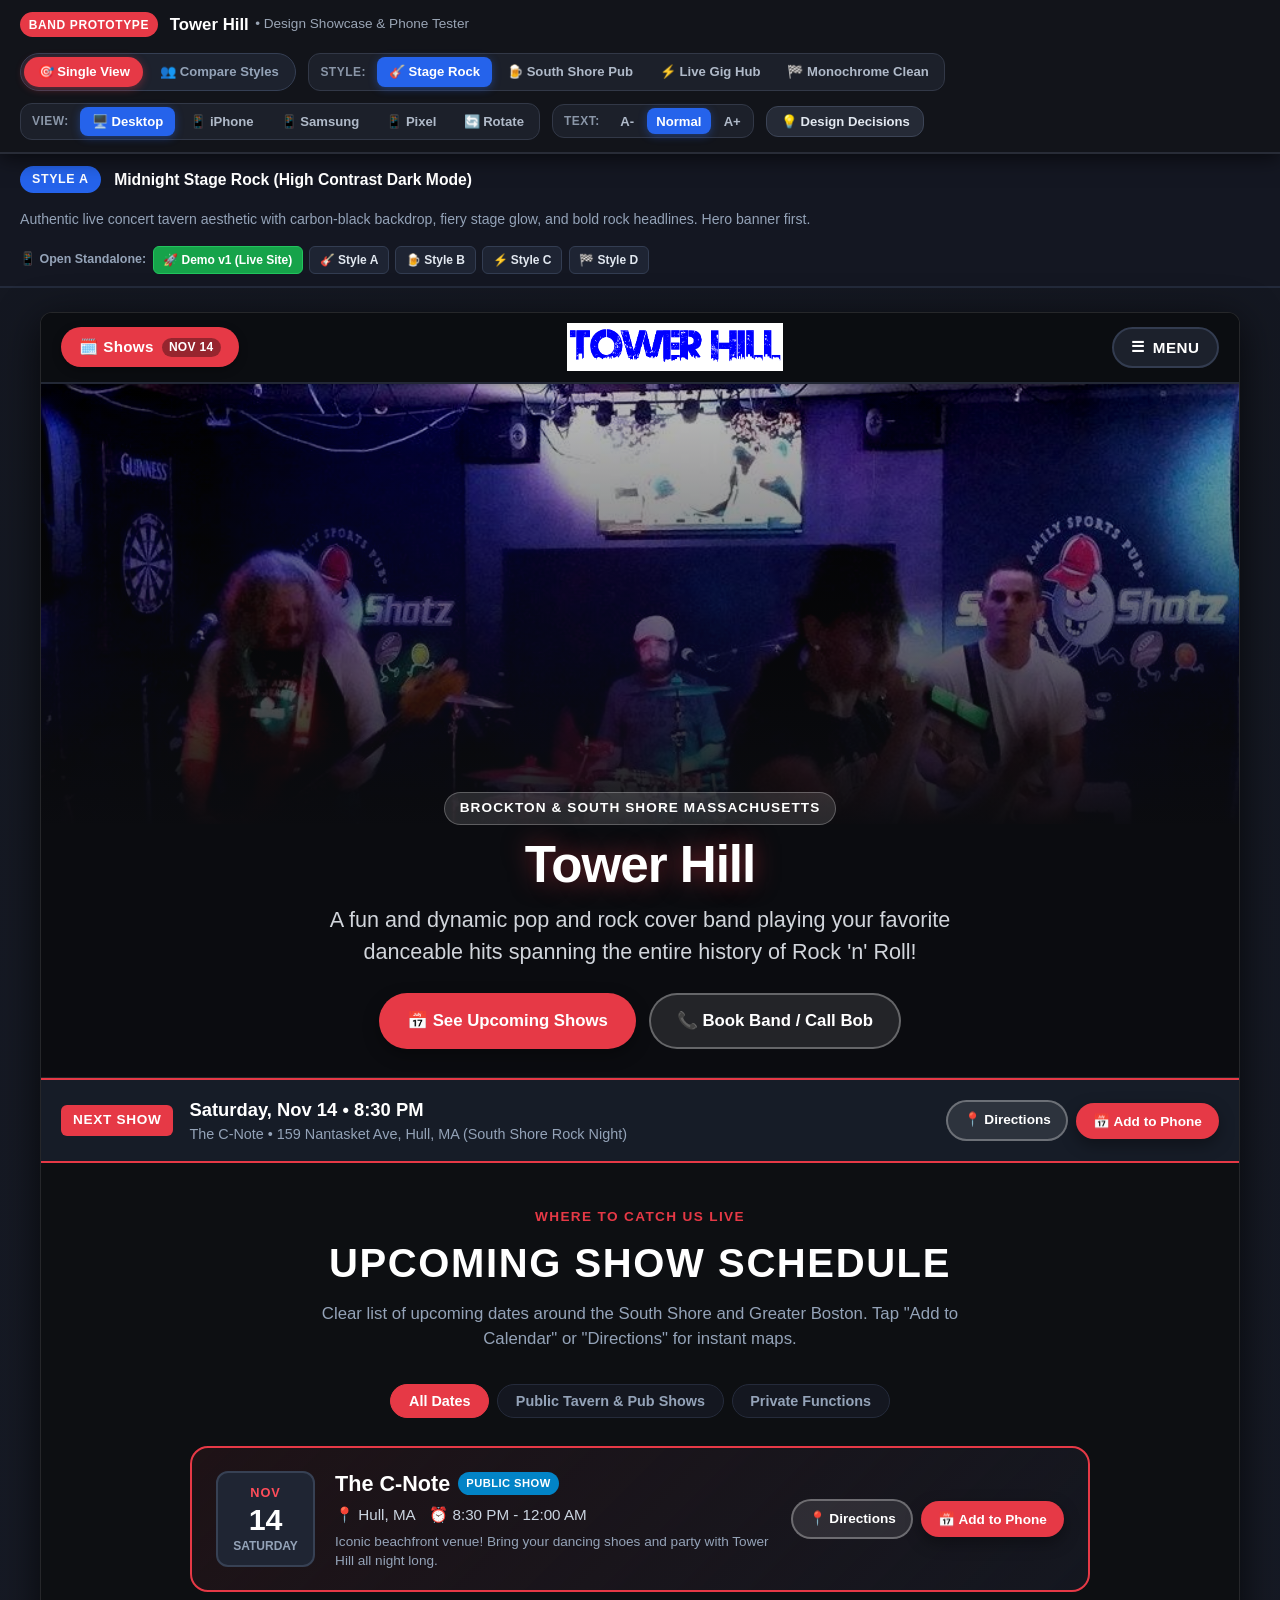
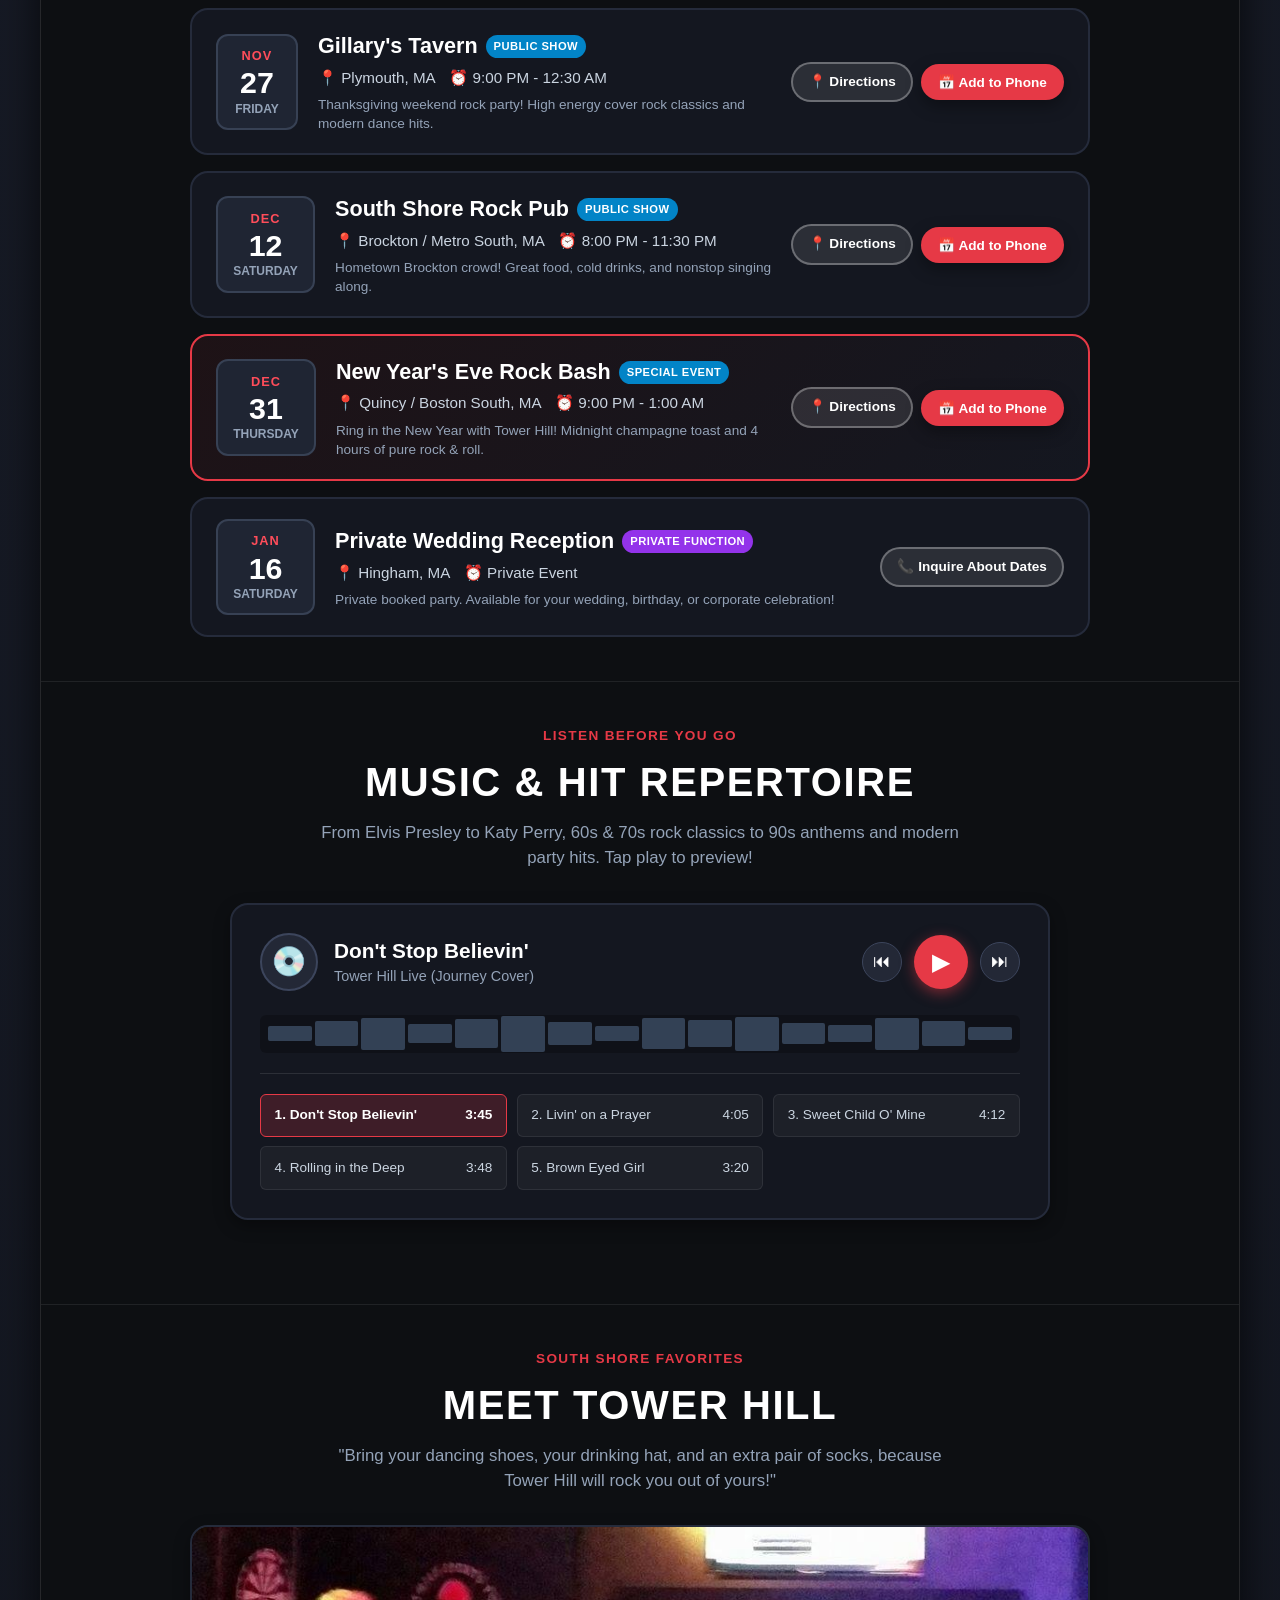
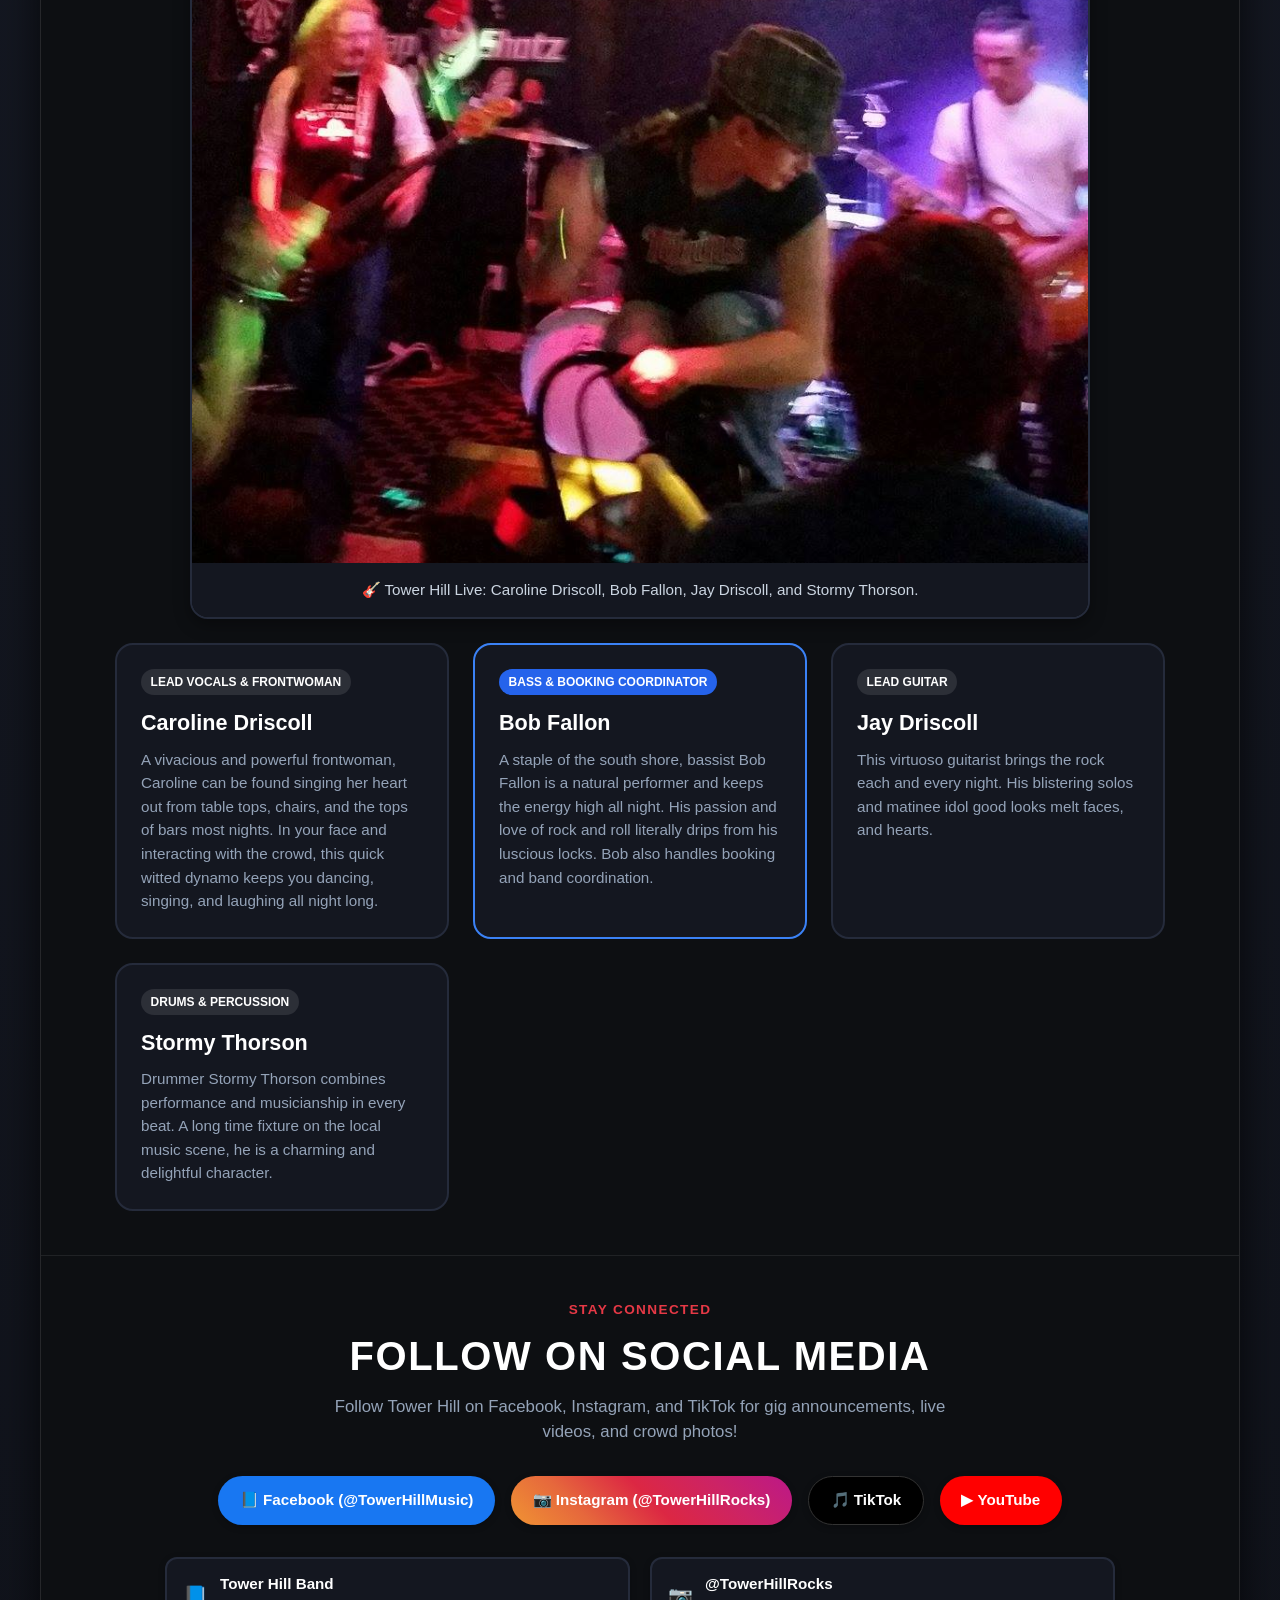
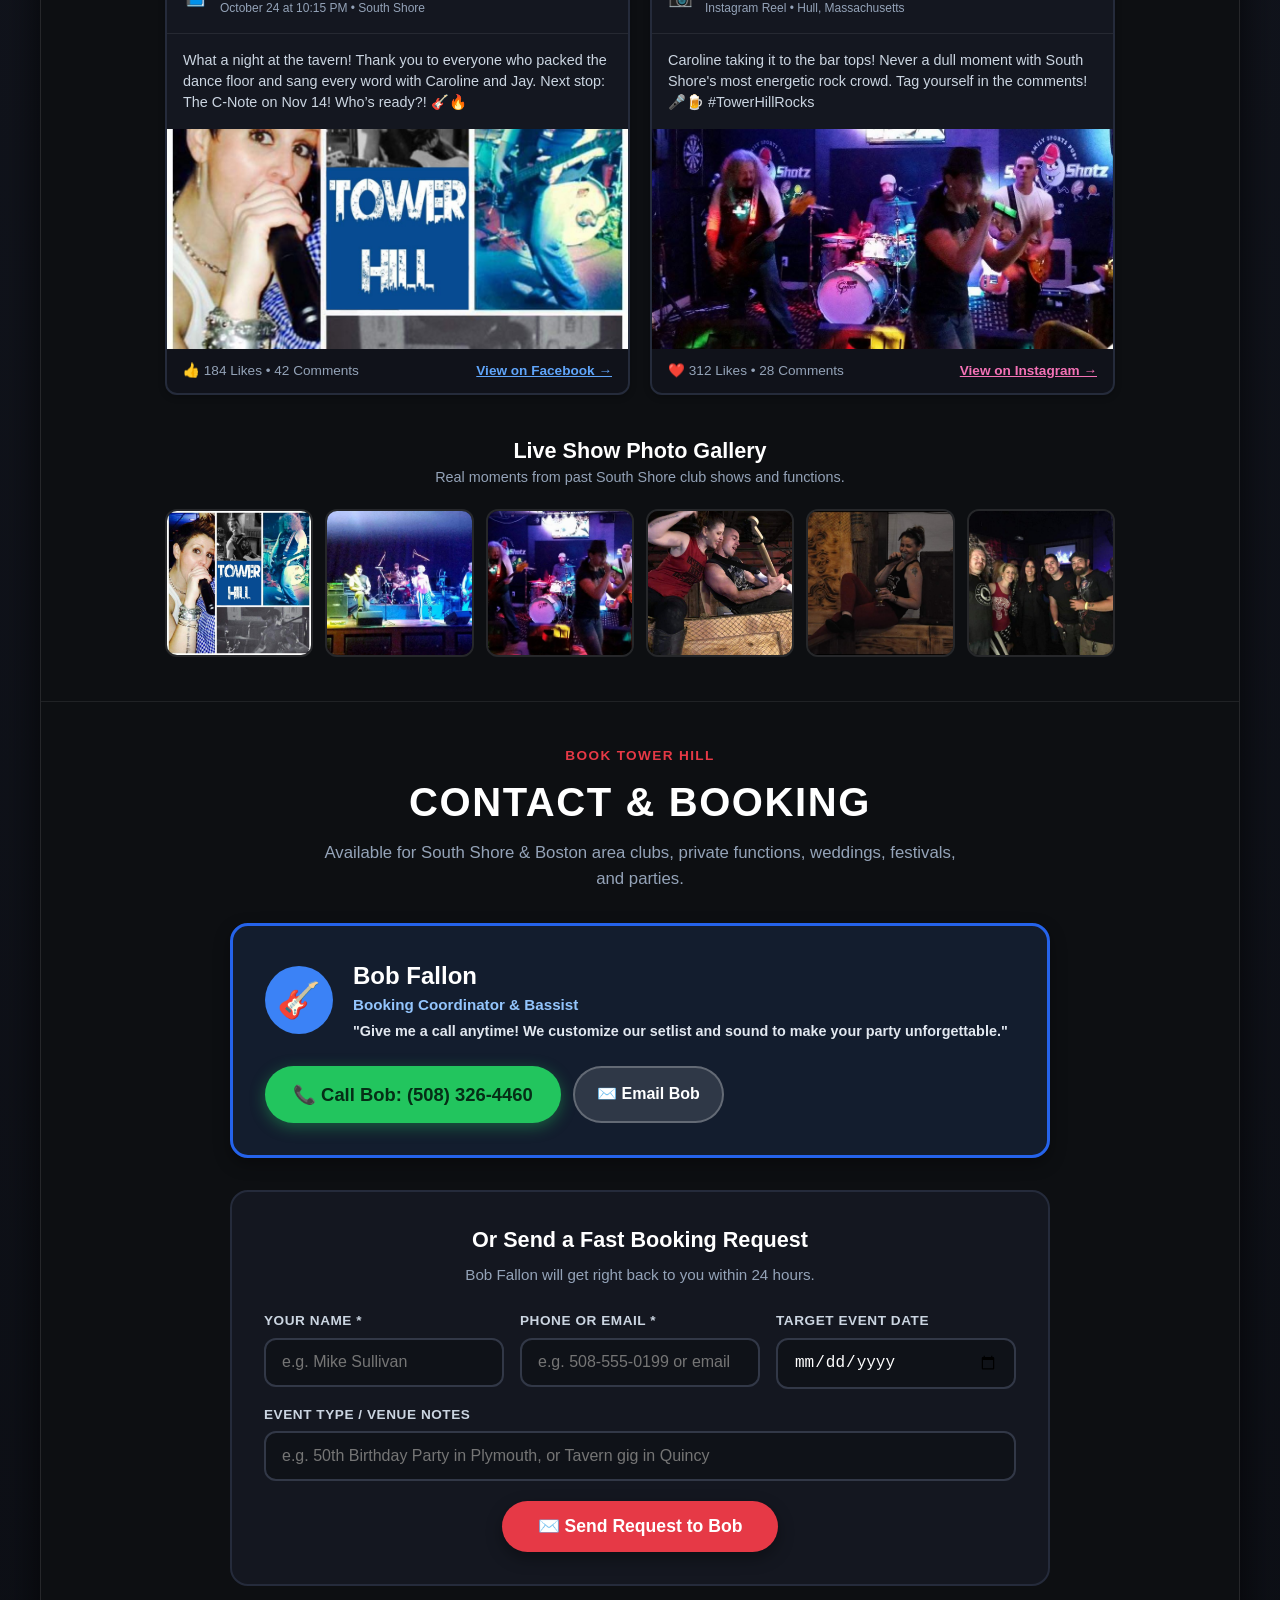
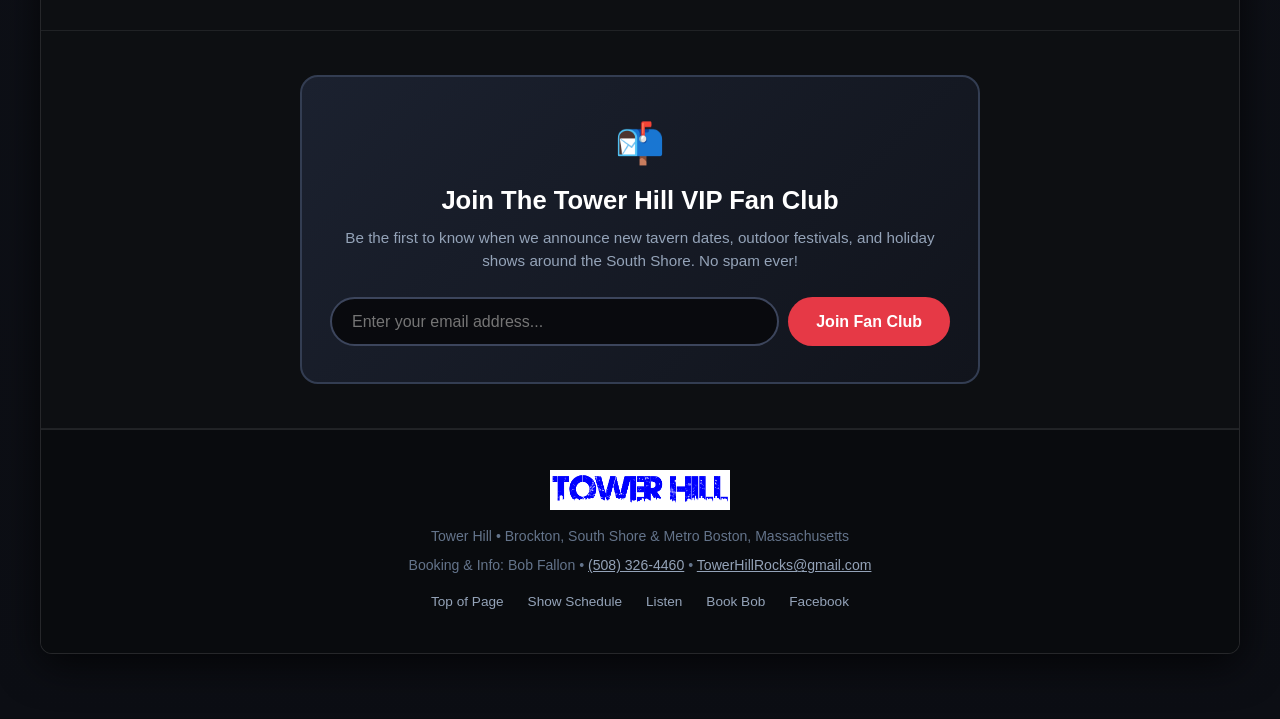
==== commit 51f5a5b0: "Add demov1 standalone band site, calendar sync, anti-bot contact encoding, and UI fixes" ====
--- a/index.html
+++ b/index.html
@@ -98,7 +98,8 @@
       Authentic live concert tavern aesthetic with carbon-black backdrop, fiery stage glow, and bold rock headlines. Hero banner first.
     </p>
     <div class="style-standalone-links">
-      <span class="standalone-links-label">📱 Open Standalone on Real Phone:</span>
+      <span class="standalone-links-label">📱 Open Standalone:</span>
+      <a href="demov1/" class="standalone-link-btn" style="background: #16a34a; border-color: #22c55e; color: #ffffff;" title="Open Real Site Demo v1">🚀 Demo v1 (Live Site)</a>
       <a href="prototype-stage-rock.html" target="_blank" class="standalone-link-btn" title="Open Style A fullscreen">🎸 Style A</a>
       <a href="prototype-pub-friendly.html" target="_blank" class="standalone-link-btn" title="Open Style B fullscreen">🍺 Style B</a>
       <a href="prototype-gig-hub.html" target="_blank" class="standalone-link-btn" title="Open Style C fullscreen">⚡ Style C</a>
--- a/styles/main.css
+++ b/styles/main.css
@@ -35,9 +35,14 @@
   padding: 0;
 }
 
+html {
+  font-size: calc(16px * var(--text-scale, 1));
+  scroll-behavior: smooth;
+}
+
 body {
   font-family: var(--font-main);
-  font-size: var(--base-font-size);
+  font-size: 1rem;
   line-height: 1.5;
   background-color: #0b0c10;
   color: #f1f1f1;
@@ -318,7 +323,7 @@
 }
 
 .compare-dropdown-select {
-  background: #0f1218;
+  background-color: #0f1218;
   border: 1px solid #3c465c;
   color: #ffffff;
   font-size: 0.85rem;
@@ -327,6 +332,12 @@
   border-radius: var(--radius-sm);
   outline: none;
   cursor: pointer;
+}
+
+.compare-dropdown-select option {
+  background-color: #0f1218;
+  color: #ffffff;
+  font-weight: 700;
 }
 
 .compare-dropdown-select:focus {
@@ -484,16 +495,15 @@
 .band-nav-bar {
   position: sticky;
   top: 0;
-  z-index: 800;
+  z-index: 900;
   display: flex;
   align-items: center;
   justify-content: space-between;
   padding: 0.65rem 1.25rem;
-  background: var(--nav-bg, rgba(13, 15, 18, 0.96));
-  backdrop-filter: blur(12px);
-  border-bottom: 2px solid var(--nav-border, rgba(255, 255, 255, 0.1));
+  background-color: var(--nav-bg, #0d0f12);
+  border-bottom: 2px solid var(--nav-border, #262c3a);
   box-shadow: var(--shadow-sm);
-  transition: all 0.25s ease;
+  transition: background-color 0.25s ease, border-color 0.25s ease;
 }
 
 /* Left: Schedule Button (Tech-friendly & prominent) */
@@ -682,21 +692,41 @@
   top: 100%;
   left: 0;
   right: 0;
-  background: var(--dropdown-bg, #101217);
-  border-bottom: 3px solid var(--accent-color, #e63946);
-  box-shadow: 0 20px 40px rgba(0,0,0,0.8);
-  z-index: 750;
+  background-color: var(--dropdown-bg, #11141c) !important;
+  background-image: none !important;
+  backdrop-filter: none !important;
+  -webkit-backdrop-filter: none !important;
+  border-top: 1px solid rgba(255, 255, 255, 0.12);
+  border-bottom: 4px solid var(--accent-color, #e63946);
+  box-shadow: 0 24px 48px rgba(0, 0, 0, 0.95);
+  z-index: 9999;
   padding: 1.25rem 1.5rem 2rem 1.5rem;
+  max-height: calc(100vh - 64px);
+  overflow-y: auto;
   display: none;
-  opacity: 0;
-  transform: translateY(-10px);
-  transition: opacity 0.25s ease, transform 0.25s ease;
 }
 
 .dropdown-menu-overlay.is-open {
   display: block;
-  opacity: 1;
-  transform: translateY(0);
+  opacity: 1 !important;
+  visibility: visible !important;
+}
+
+.mode-phone .dropdown-menu-overlay {
+  padding: 1rem;
+  max-height: 730px;
+  overflow-y: auto;
+}
+
+.mode-phone .overlay-links-grid {
+  grid-template-columns: 1fr;
+  gap: 0.65rem;
+  margin-bottom: 1rem;
+}
+
+.mode-phone .overlay-link-card {
+  padding: 0.85rem 1rem;
+  background-color: var(--card-bg, #181c26) !important;
 }
 
 .overlay-header-note {
--- a/styles/themes.css
+++ b/styles/themes.css
@@ -10,7 +10,7 @@
   --theme-text: #f1f5f9;
   --theme-text-muted: #94a3b8;
   
-  --nav-bg: rgba(11, 13, 17, 0.96);
+  --nav-bg: #0b0d11;
   --nav-border: #232836;
   
   --accent-color: #e63946;
@@ -129,7 +129,7 @@
   --theme-text: #f0f6fc;
   --theme-text-muted: #8b949e;
   
-  --nav-bg: rgba(13, 17, 23, 0.98);
+  --nav-bg: #0d1117;
   --nav-border: #30363d;
   
   --accent-color: #38bdf8; /* Electric concert cyan */
